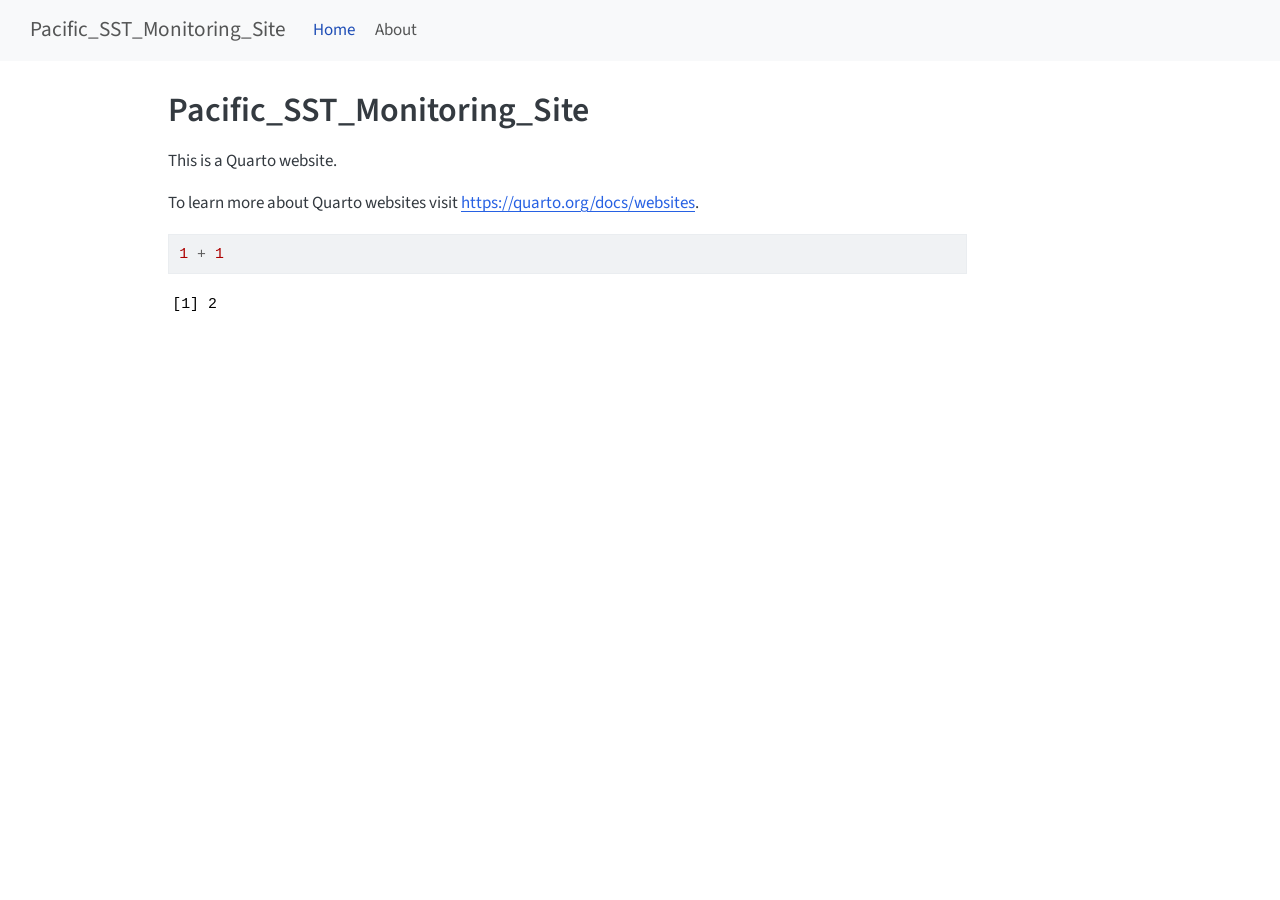
==== docs/index.html @ 2559d99e "Publish site to docs/" ====
<!DOCTYPE html>
<html xmlns="http://www.w3.org/1999/xhtml" lang="en" xml:lang="en"><head>

<meta charset="utf-8">
<meta name="generator" content="quarto-1.7.22">

<meta name="viewport" content="width=device-width, initial-scale=1.0, user-scalable=yes">


<title>Pacific_SST_Monitoring_Site</title>
<style>
code{white-space: pre-wrap;}
span.smallcaps{font-variant: small-caps;}
div.columns{display: flex; gap: min(4vw, 1.5em);}
div.column{flex: auto; overflow-x: auto;}
div.hanging-indent{margin-left: 1.5em; text-indent: -1.5em;}
ul.task-list{list-style: none;}
ul.task-list li input[type="checkbox"] {
  width: 0.8em;
  margin: 0 0.8em 0.2em -1em; /* quarto-specific, see https://github.com/quarto-dev/quarto-cli/issues/4556 */ 
  vertical-align: middle;
}
/* CSS for syntax highlighting */
html { -webkit-text-size-adjust: 100%; }
pre > code.sourceCode { white-space: pre; position: relative; }
pre > code.sourceCode > span { display: inline-block; line-height: 1.25; }
pre > code.sourceCode > span:empty { height: 1.2em; }
.sourceCode { overflow: visible; }
code.sourceCode > span { color: inherit; text-decoration: inherit; }
div.sourceCode { margin: 1em 0; }
pre.sourceCode { margin: 0; }
@media screen {
div.sourceCode { overflow: auto; }
}
@media print {
pre > code.sourceCode { white-space: pre-wrap; }
pre > code.sourceCode > span { text-indent: -5em; padding-left: 5em; }
}
pre.numberSource code
  { counter-reset: source-line 0; }
pre.numberSource code > span
  { position: relative; left: -4em; counter-increment: source-line; }
pre.numberSource code > span > a:first-child::before
  { content: counter(source-line);
    position: relative; left: -1em; text-align: right; vertical-align: baseline;
    border: none; display: inline-block;
    -webkit-touch-callout: none; -webkit-user-select: none;
    -khtml-user-select: none; -moz-user-select: none;
    -ms-user-select: none; user-select: none;
    padding: 0 4px; width: 4em;
  }
pre.numberSource { margin-left: 3em;  padding-left: 4px; }
div.sourceCode
  {   }
@media screen {
pre > code.sourceCode > span > a:first-child::before { text-decoration: underline; }
}
</style>


<script src="site_libs/quarto-nav/quarto-nav.js"></script>
<script src="site_libs/quarto-nav/headroom.min.js"></script>
<script src="site_libs/clipboard/clipboard.min.js"></script>
<script src="site_libs/quarto-search/autocomplete.umd.js"></script>
<script src="site_libs/quarto-search/fuse.min.js"></script>
<script src="site_libs/quarto-search/quarto-search.js"></script>
<meta name="quarto:offset" content="./">
<script src="site_libs/quarto-html/quarto.js" type="module"></script>
<script src="site_libs/quarto-html/tabsets/tabsets.js" type="module"></script>
<script src="site_libs/quarto-html/popper.min.js"></script>
<script src="site_libs/quarto-html/tippy.umd.min.js"></script>
<script src="site_libs/quarto-html/anchor.min.js"></script>
<link href="site_libs/quarto-html/tippy.css" rel="stylesheet">
<link href="site_libs/quarto-html/quarto-syntax-highlighting-7b4406b7675125bc2ba204020e191172.css" rel="stylesheet" id="quarto-text-highlighting-styles">
<script src="site_libs/bootstrap/bootstrap.min.js"></script>
<link href="site_libs/bootstrap/bootstrap-icons.css" rel="stylesheet">
<link href="site_libs/bootstrap/bootstrap-bb5f9278568ae542f8467bdb635b70ac.min.css" rel="stylesheet" append-hash="true" id="quarto-bootstrap" data-mode="light">
<script id="quarto-search-options" type="application/json">{
  "location": "navbar",
  "copy-button": false,
  "collapse-after": 3,
  "panel-placement": "end",
  "type": "overlay",
  "limit": 50,
  "keyboard-shortcut": [
    "f",
    "/",
    "s"
  ],
  "show-item-context": false,
  "language": {
    "search-no-results-text": "No results",
    "search-matching-documents-text": "matching documents",
    "search-copy-link-title": "Copy link to search",
    "search-hide-matches-text": "Hide additional matches",
    "search-more-match-text": "more match in this document",
    "search-more-matches-text": "more matches in this document",
    "search-clear-button-title": "Clear",
    "search-text-placeholder": "",
    "search-detached-cancel-button-title": "Cancel",
    "search-submit-button-title": "Submit",
    "search-label": "Search"
  }
}</script>


<link rel="stylesheet" href="styles.css">
</head>

<body class="nav-fixed quarto-light">

<div id="quarto-search-results"></div>
  <header id="quarto-header" class="headroom fixed-top">
    <nav class="navbar navbar-expand-lg " data-bs-theme="dark">
      <div class="navbar-container container-fluid">
      <div class="navbar-brand-container mx-auto">
    <a class="navbar-brand" href="./index.html">
    <span class="navbar-title">Pacific_SST_Monitoring_Site</span>
    </a>
  </div>
            <div id="quarto-search" class="" title="Search"></div>
          <button class="navbar-toggler" type="button" data-bs-toggle="collapse" data-bs-target="#navbarCollapse" aria-controls="navbarCollapse" role="menu" aria-expanded="false" aria-label="Toggle navigation" onclick="if (window.quartoToggleHeadroom) { window.quartoToggleHeadroom(); }">
  <span class="navbar-toggler-icon"></span>
</button>
          <div class="collapse navbar-collapse" id="navbarCollapse">
            <ul class="navbar-nav navbar-nav-scroll me-auto">
  <li class="nav-item">
    <a class="nav-link active" href="./index.html" aria-current="page"> 
<span class="menu-text">Home</span></a>
  </li>  
  <li class="nav-item">
    <a class="nav-link" href="./about.html"> 
<span class="menu-text">About</span></a>
  </li>  
</ul>
          </div> <!-- /navcollapse -->
            <div class="quarto-navbar-tools">
</div>
      </div> <!-- /container-fluid -->
    </nav>
</header>
<!-- content -->
<div id="quarto-content" class="quarto-container page-columns page-rows-contents page-layout-article page-navbar">
<!-- sidebar -->
<!-- margin-sidebar -->
    <div id="quarto-margin-sidebar" class="sidebar margin-sidebar zindex-bottom">
        
    </div>
<!-- main -->
<main class="content" id="quarto-document-content">

<header id="title-block-header" class="quarto-title-block default">
<div class="quarto-title">
<h1 class="title">Pacific_SST_Monitoring_Site</h1>
</div>



<div class="quarto-title-meta">

    
  
    
  </div>
  


</header>


<p>This is a Quarto website.</p>
<p>To learn more about Quarto websites visit <a href="https://quarto.org/docs/websites" class="uri">https://quarto.org/docs/websites</a>.</p>
<div class="cell">
<div class="sourceCode cell-code" id="cb1"><pre class="sourceCode r code-with-copy"><code class="sourceCode r"><span id="cb1-1"><a href="#cb1-1" aria-hidden="true" tabindex="-1"></a><span class="dv">1</span> <span class="sc">+</span> <span class="dv">1</span></span></code><button title="Copy to Clipboard" class="code-copy-button"><i class="bi"></i></button></pre></div>
<div class="cell-output cell-output-stdout">
<pre><code>[1] 2</code></pre>
</div>
</div>



</main> <!-- /main -->
<script id="quarto-html-after-body" type="application/javascript">
  window.document.addEventListener("DOMContentLoaded", function (event) {
    const icon = "";
    const anchorJS = new window.AnchorJS();
    anchorJS.options = {
      placement: 'right',
      icon: icon
    };
    anchorJS.add('.anchored');
    const isCodeAnnotation = (el) => {
      for (const clz of el.classList) {
        if (clz.startsWith('code-annotation-')) {                     
          return true;
        }
      }
      return false;
    }
    const onCopySuccess = function(e) {
      // button target
      const button = e.trigger;
      // don't keep focus
      button.blur();
      // flash "checked"
      button.classList.add('code-copy-button-checked');
      var currentTitle = button.getAttribute("title");
      button.setAttribute("title", "Copied!");
      let tooltip;
      if (window.bootstrap) {
        button.setAttribute("data-bs-toggle", "tooltip");
        button.setAttribute("data-bs-placement", "left");
        button.setAttribute("data-bs-title", "Copied!");
        tooltip = new bootstrap.Tooltip(button, 
          { trigger: "manual", 
            customClass: "code-copy-button-tooltip",
            offset: [0, -8]});
        tooltip.show();    
      }
      setTimeout(function() {
        if (tooltip) {
          tooltip.hide();
          button.removeAttribute("data-bs-title");
          button.removeAttribute("data-bs-toggle");
          button.removeAttribute("data-bs-placement");
        }
        button.setAttribute("title", currentTitle);
        button.classList.remove('code-copy-button-checked');
      }, 1000);
      // clear code selection
      e.clearSelection();
    }
    const getTextToCopy = function(trigger) {
        const codeEl = trigger.previousElementSibling.cloneNode(true);
        for (const childEl of codeEl.children) {
          if (isCodeAnnotation(childEl)) {
            childEl.remove();
          }
        }
        return codeEl.innerText;
    }
    const clipboard = new window.ClipboardJS('.code-copy-button:not([data-in-quarto-modal])', {
      text: getTextToCopy
    });
    clipboard.on('success', onCopySuccess);
    if (window.document.getElementById('quarto-embedded-source-code-modal')) {
      const clipboardModal = new window.ClipboardJS('.code-copy-button[data-in-quarto-modal]', {
        text: getTextToCopy,
        container: window.document.getElementById('quarto-embedded-source-code-modal')
      });
      clipboardModal.on('success', onCopySuccess);
    }
      var localhostRegex = new RegExp(/^(?:http|https):\/\/localhost\:?[0-9]*\//);
      var mailtoRegex = new RegExp(/^mailto:/);
        var filterRegex = new RegExp('/' + window.location.host + '/');
      var isInternal = (href) => {
          return filterRegex.test(href) || localhostRegex.test(href) || mailtoRegex.test(href);
      }
      // Inspect non-navigation links and adorn them if external
     var links = window.document.querySelectorAll('a[href]:not(.nav-link):not(.navbar-brand):not(.toc-action):not(.sidebar-link):not(.sidebar-item-toggle):not(.pagination-link):not(.no-external):not([aria-hidden]):not(.dropdown-item):not(.quarto-navigation-tool):not(.about-link)');
      for (var i=0; i<links.length; i++) {
        const link = links[i];
        if (!isInternal(link.href)) {
          // undo the damage that might have been done by quarto-nav.js in the case of
          // links that we want to consider external
          if (link.dataset.originalHref !== undefined) {
            link.href = link.dataset.originalHref;
          }
        }
      }
    function tippyHover(el, contentFn, onTriggerFn, onUntriggerFn) {
      const config = {
        allowHTML: true,
        maxWidth: 500,
        delay: 100,
        arrow: false,
        appendTo: function(el) {
            return el.parentElement;
        },
        interactive: true,
        interactiveBorder: 10,
        theme: 'quarto',
        placement: 'bottom-start',
      };
      if (contentFn) {
        config.content = contentFn;
      }
      if (onTriggerFn) {
        config.onTrigger = onTriggerFn;
      }
      if (onUntriggerFn) {
        config.onUntrigger = onUntriggerFn;
      }
      window.tippy(el, config); 
    }
    const noterefs = window.document.querySelectorAll('a[role="doc-noteref"]');
    for (var i=0; i<noterefs.length; i++) {
      const ref = noterefs[i];
      tippyHover(ref, function() {
        // use id or data attribute instead here
        let href = ref.getAttribute('data-footnote-href') || ref.getAttribute('href');
        try { href = new URL(href).hash; } catch {}
        const id = href.replace(/^#\/?/, "");
        const note = window.document.getElementById(id);
        if (note) {
          return note.innerHTML;
        } else {
          return "";
        }
      });
    }
    const xrefs = window.document.querySelectorAll('a.quarto-xref');
    const processXRef = (id, note) => {
      // Strip column container classes
      const stripColumnClz = (el) => {
        el.classList.remove("page-full", "page-columns");
        if (el.children) {
          for (const child of el.children) {
            stripColumnClz(child);
          }
        }
      }
      stripColumnClz(note)
      if (id === null || id.startsWith('sec-')) {
        // Special case sections, only their first couple elements
        const container = document.createElement("div");
        if (note.children && note.children.length > 2) {
          container.appendChild(note.children[0].cloneNode(true));
          for (let i = 1; i < note.children.length; i++) {
            const child = note.children[i];
            if (child.tagName === "P" && child.innerText === "") {
              continue;
            } else {
              container.appendChild(child.cloneNode(true));
              break;
            }
          }
          if (window.Quarto?.typesetMath) {
            window.Quarto.typesetMath(container);
          }
          return container.innerHTML
        } else {
          if (window.Quarto?.typesetMath) {
            window.Quarto.typesetMath(note);
          }
          return note.innerHTML;
        }
      } else {
        // Remove any anchor links if they are present
        const anchorLink = note.querySelector('a.anchorjs-link');
        if (anchorLink) {
          anchorLink.remove();
        }
        if (window.Quarto?.typesetMath) {
          window.Quarto.typesetMath(note);
        }
        if (note.classList.contains("callout")) {
          return note.outerHTML;
        } else {
          return note.innerHTML;
        }
      }
    }
    for (var i=0; i<xrefs.length; i++) {
      const xref = xrefs[i];
      tippyHover(xref, undefined, function(instance) {
        instance.disable();
        let url = xref.getAttribute('href');
        let hash = undefined; 
        if (url.startsWith('#')) {
          hash = url;
        } else {
          try { hash = new URL(url).hash; } catch {}
        }
        if (hash) {
          const id = hash.replace(/^#\/?/, "");
          const note = window.document.getElementById(id);
          if (note !== null) {
            try {
              const html = processXRef(id, note.cloneNode(true));
              instance.setContent(html);
            } finally {
              instance.enable();
              instance.show();
            }
          } else {
            // See if we can fetch this
            fetch(url.split('#')[0])
            .then(res => res.text())
            .then(html => {
              const parser = new DOMParser();
              const htmlDoc = parser.parseFromString(html, "text/html");
              const note = htmlDoc.getElementById(id);
              if (note !== null) {
                const html = processXRef(id, note);
                instance.setContent(html);
              } 
            }).finally(() => {
              instance.enable();
              instance.show();
            });
          }
        } else {
          // See if we can fetch a full url (with no hash to target)
          // This is a special case and we should probably do some content thinning / targeting
          fetch(url)
          .then(res => res.text())
          .then(html => {
            const parser = new DOMParser();
            const htmlDoc = parser.parseFromString(html, "text/html");
            const note = htmlDoc.querySelector('main.content');
            if (note !== null) {
              // This should only happen for chapter cross references
              // (since there is no id in the URL)
              // remove the first header
              if (note.children.length > 0 && note.children[0].tagName === "HEADER") {
                note.children[0].remove();
              }
              const html = processXRef(null, note);
              instance.setContent(html);
            } 
          }).finally(() => {
            instance.enable();
            instance.show();
          });
        }
      }, function(instance) {
      });
    }
        let selectedAnnoteEl;
        const selectorForAnnotation = ( cell, annotation) => {
          let cellAttr = 'data-code-cell="' + cell + '"';
          let lineAttr = 'data-code-annotation="' +  annotation + '"';
          const selector = 'span[' + cellAttr + '][' + lineAttr + ']';
          return selector;
        }
        const selectCodeLines = (annoteEl) => {
          const doc = window.document;
          const targetCell = annoteEl.getAttribute("data-target-cell");
          const targetAnnotation = annoteEl.getAttribute("data-target-annotation");
          const annoteSpan = window.document.querySelector(selectorForAnnotation(targetCell, targetAnnotation));
          const lines = annoteSpan.getAttribute("data-code-lines").split(",");
          const lineIds = lines.map((line) => {
            return targetCell + "-" + line;
          })
          let top = null;
          let height = null;
          let parent = null;
          if (lineIds.length > 0) {
              //compute the position of the single el (top and bottom and make a div)
              const el = window.document.getElementById(lineIds[0]);
              top = el.offsetTop;
              height = el.offsetHeight;
              parent = el.parentElement.parentElement;
            if (lineIds.length > 1) {
              const lastEl = window.document.getElementById(lineIds[lineIds.length - 1]);
              const bottom = lastEl.offsetTop + lastEl.offsetHeight;
              height = bottom - top;
            }
            if (top !== null && height !== null && parent !== null) {
              // cook up a div (if necessary) and position it 
              let div = window.document.getElementById("code-annotation-line-highlight");
              if (div === null) {
                div = window.document.createElement("div");
                div.setAttribute("id", "code-annotation-line-highlight");
                div.style.position = 'absolute';
                parent.appendChild(div);
              }
              div.style.top = top - 2 + "px";
              div.style.height = height + 4 + "px";
              div.style.left = 0;
              let gutterDiv = window.document.getElementById("code-annotation-line-highlight-gutter");
              if (gutterDiv === null) {
                gutterDiv = window.document.createElement("div");
                gutterDiv.setAttribute("id", "code-annotation-line-highlight-gutter");
                gutterDiv.style.position = 'absolute';
                const codeCell = window.document.getElementById(targetCell);
                const gutter = codeCell.querySelector('.code-annotation-gutter');
                gutter.appendChild(gutterDiv);
              }
              gutterDiv.style.top = top - 2 + "px";
              gutterDiv.style.height = height + 4 + "px";
            }
            selectedAnnoteEl = annoteEl;
          }
        };
        const unselectCodeLines = () => {
          const elementsIds = ["code-annotation-line-highlight", "code-annotation-line-highlight-gutter"];
          elementsIds.forEach((elId) => {
            const div = window.document.getElementById(elId);
            if (div) {
              div.remove();
            }
          });
          selectedAnnoteEl = undefined;
        };
          // Handle positioning of the toggle
      window.addEventListener(
        "resize",
        throttle(() => {
          elRect = undefined;
          if (selectedAnnoteEl) {
            selectCodeLines(selectedAnnoteEl);
          }
        }, 10)
      );
      function throttle(fn, ms) {
      let throttle = false;
      let timer;
        return (...args) => {
          if(!throttle) { // first call gets through
              fn.apply(this, args);
              throttle = true;
          } else { // all the others get throttled
              if(timer) clearTimeout(timer); // cancel #2
              timer = setTimeout(() => {
                fn.apply(this, args);
                timer = throttle = false;
              }, ms);
          }
        };
      }
        // Attach click handler to the DT
        const annoteDls = window.document.querySelectorAll('dt[data-target-cell]');
        for (const annoteDlNode of annoteDls) {
          annoteDlNode.addEventListener('click', (event) => {
            const clickedEl = event.target;
            if (clickedEl !== selectedAnnoteEl) {
              unselectCodeLines();
              const activeEl = window.document.querySelector('dt[data-target-cell].code-annotation-active');
              if (activeEl) {
                activeEl.classList.remove('code-annotation-active');
              }
              selectCodeLines(clickedEl);
              clickedEl.classList.add('code-annotation-active');
            } else {
              // Unselect the line
              unselectCodeLines();
              clickedEl.classList.remove('code-annotation-active');
            }
          });
        }
    const findCites = (el) => {
      const parentEl = el.parentElement;
      if (parentEl) {
        const cites = parentEl.dataset.cites;
        if (cites) {
          return {
            el,
            cites: cites.split(' ')
          };
        } else {
          return findCites(el.parentElement)
        }
      } else {
        return undefined;
      }
    };
    var bibliorefs = window.document.querySelectorAll('a[role="doc-biblioref"]');
    for (var i=0; i<bibliorefs.length; i++) {
      const ref = bibliorefs[i];
      const citeInfo = findCites(ref);
      if (citeInfo) {
        tippyHover(citeInfo.el, function() {
          var popup = window.document.createElement('div');
          citeInfo.cites.forEach(function(cite) {
            var citeDiv = window.document.createElement('div');
            citeDiv.classList.add('hanging-indent');
            citeDiv.classList.add('csl-entry');
            var biblioDiv = window.document.getElementById('ref-' + cite);
            if (biblioDiv) {
              citeDiv.innerHTML = biblioDiv.innerHTML;
            }
            popup.appendChild(citeDiv);
          });
          return popup.innerHTML;
        });
      }
    }
  });
  </script>
</div> <!-- /content -->




</body></html>
---- docs/site_libs/quarto-html/tippy.css ----
.tippy-box[data-animation=fade][data-state=hidden]{opacity:0}[data-tippy-root]{max-width:calc(100vw - 10px)}.tippy-box{position:relative;background-color:#333;color:#fff;border-radius:4px;font-size:14px;line-height:1.4;white-space:normal;outline:0;transition-property:transform,visibility,opacity}.tippy-box[data-placement^=top]>.tippy-arrow{bottom:0}.tippy-box[data-placement^=top]>.tippy-arrow:before{bottom:-7px;left:0;border-width:8px 8px 0;border-top-color:initial;transform-origin:center top}.tippy-box[data-placement^=bottom]>.tippy-arrow{top:0}.tippy-box[data-placement^=bottom]>.tippy-arrow:before{top:-7px;left:0;border-width:0 8px 8px;border-bottom-color:initial;transform-origin:center bottom}.tippy-box[data-placement^=left]>.tippy-arrow{right:0}.tippy-box[data-placement^=left]>.tippy-arrow:before{border-width:8px 0 8px 8px;border-left-color:initial;right:-7px;transform-origin:center left}.tippy-box[data-placement^=right]>.tippy-arrow{left:0}.tippy-box[data-placement^=right]>.tippy-arrow:before{left:-7px;border-width:8px 8px 8px 0;border-right-color:initial;transform-origin:center right}.tippy-box[data-inertia][data-state=visible]{transition-timing-function:cubic-bezier(.54,1.5,.38,1.11)}.tippy-arrow{width:16px;height:16px;color:#333}.tippy-arrow:before{content:"";position:absolute;border-color:transparent;border-style:solid}.tippy-content{position:relative;padding:5px 9px;z-index:1}
---- docs/site_libs/quarto-html/quarto-syntax-highlighting-7b4406b7675125bc2ba204020e191172.css ----
/* quarto syntax highlight colors */
:root {
  --quarto-hl-ot-color: #003B4F;
  --quarto-hl-at-color: #657422;
  --quarto-hl-ss-color: #20794D;
  --quarto-hl-an-color: #5E5E5E;
  --quarto-hl-fu-color: #4758AB;
  --quarto-hl-st-color: #20794D;
  --quarto-hl-cf-color: #003B4F;
  --quarto-hl-op-color: #5E5E5E;
  --quarto-hl-er-color: #AD0000;
  --quarto-hl-bn-color: #AD0000;
  --quarto-hl-al-color: #AD0000;
  --quarto-hl-va-color: #111111;
  --quarto-hl-bu-color: inherit;
  --quarto-hl-ex-color: inherit;
  --quarto-hl-pp-color: #AD0000;
  --quarto-hl-in-color: #5E5E5E;
  --quarto-hl-vs-color: #20794D;
  --quarto-hl-wa-color: #5E5E5E;
  --quarto-hl-do-color: #5E5E5E;
  --quarto-hl-im-color: #00769E;
  --quarto-hl-ch-color: #20794D;
  --quarto-hl-dt-color: #AD0000;
  --quarto-hl-fl-color: #AD0000;
  --quarto-hl-co-color: #5E5E5E;
  --quarto-hl-cv-color: #5E5E5E;
  --quarto-hl-cn-color: #8f5902;
  --quarto-hl-sc-color: #5E5E5E;
  --quarto-hl-dv-color: #AD0000;
  --quarto-hl-kw-color: #003B4F;
}

/* other quarto variables */
:root {
  --quarto-font-monospace: SFMono-Regular, Menlo, Monaco, Consolas, "Liberation Mono", "Courier New", monospace;
}

pre > code.sourceCode > span {
  color: #003B4F;
}

code span {
  color: #003B4F;
}

code.sourceCode > span {
  color: #003B4F;
}

div.sourceCode,
div.sourceCode pre.sourceCode {
  color: #003B4F;
}

code span.ot {
  color: #003B4F;
  font-style: inherit;
}

code span.at {
  color: #657422;
  font-style: inherit;
}

code span.ss {
  color: #20794D;
  font-style: inherit;
}

code span.an {
  color: #5E5E5E;
  font-style: inherit;
}

code span.fu {
  color: #4758AB;
  font-style: inherit;
}

code span.st {
  color: #20794D;
  font-style: inherit;
}

code span.cf {
  color: #003B4F;
  font-weight: bold;
  font-style: inherit;
}

code span.op {
  color: #5E5E5E;
  font-style: inherit;
}

code span.er {
  color: #AD0000;
  font-style: inherit;
}

code span.bn {
  color: #AD0000;
  font-style: inherit;
}

code span.al {
  color: #AD0000;
  font-style: inherit;
}

code span.va {
  color: #111111;
  font-style: inherit;
}

code span.bu {
  font-style: inherit;
}

code span.ex {
  font-style: inherit;
}

code span.pp {
  color: #AD0000;
  font-style: inherit;
}

code span.in {
  color: #5E5E5E;
  font-style: inherit;
}

code span.vs {
  color: #20794D;
  font-style: inherit;
}

code span.wa {
  color: #5E5E5E;
  font-style: italic;
}

code span.do {
  color: #5E5E5E;
  font-style: italic;
}

code span.im {
  color: #00769E;
  font-style: inherit;
}

code span.ch {
  color: #20794D;
  font-style: inherit;
}

code span.dt {
  color: #AD0000;
  font-style: inherit;
}

code span.fl {
  color: #AD0000;
  font-style: inherit;
}

code span.co {
  color: #5E5E5E;
  font-style: inherit;
}

code span.cv {
  color: #5E5E5E;
  font-style: italic;
}

code span.cn {
  color: #8f5902;
  font-style: inherit;
}

code span.sc {
  color: #5E5E5E;
  font-style: inherit;
}

code span.dv {
  color: #AD0000;
  font-style: inherit;
}

code span.kw {
  color: #003B4F;
  font-weight: bold;
  font-style: inherit;
}

.prevent-inlining {
  content: "</";
}

/*# sourceMappingURL=f3b3742851fc2edd117c78e6756ce3a0.css.map */
---- docs/styles.css ----
/* css styles */
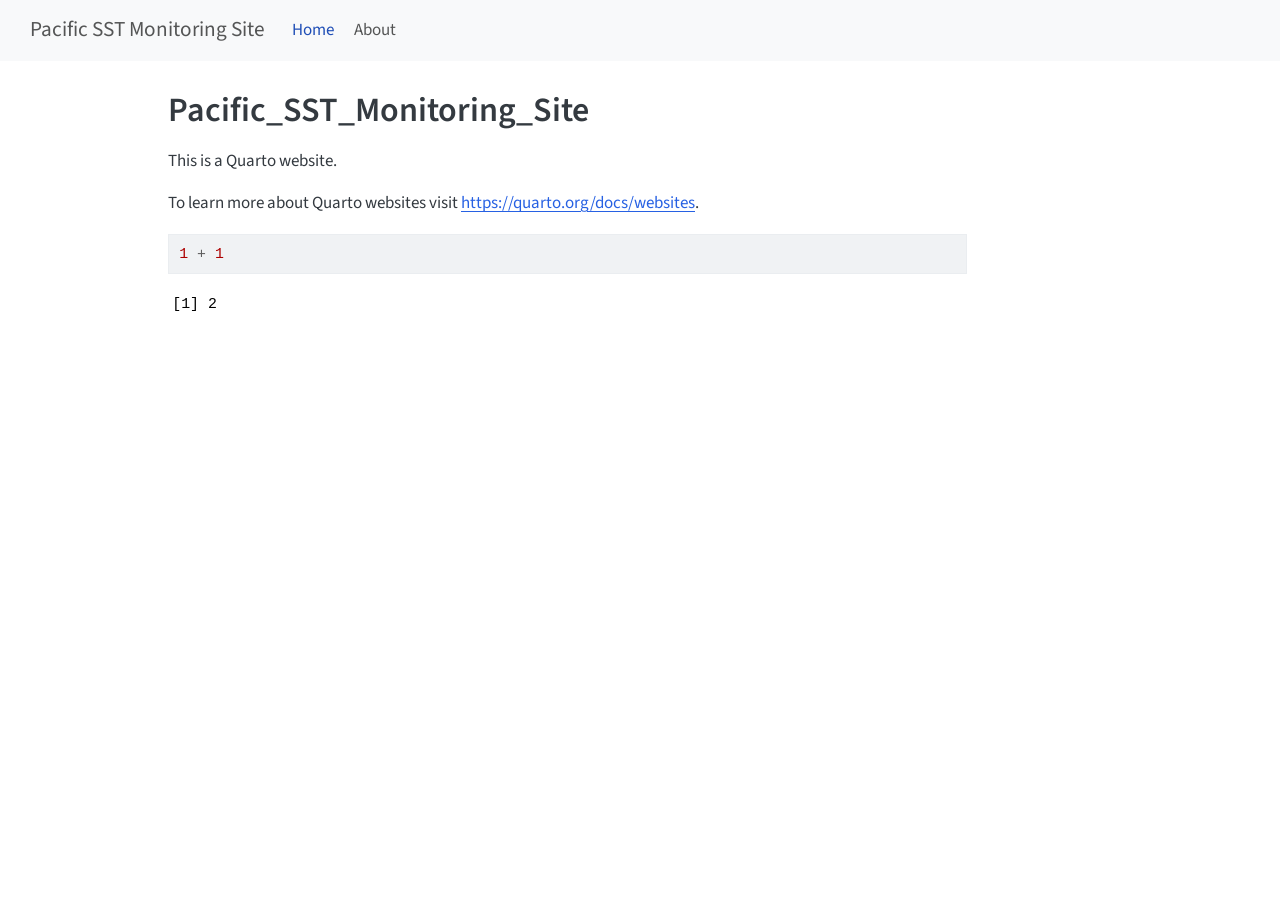
==== commit e09c24e9: "test" ====
--- a/docs/index.html
+++ b/docs/index.html
@@ -7,7 +7,7 @@
 <meta name="viewport" content="width=device-width, initial-scale=1.0, user-scalable=yes">
 
 
-<title>Pacific_SST_Monitoring_Site</title>
+<title>Pacific_SST_Monitoring_Site – Pacific SST Monitoring Site</title>
 <style>
 code{white-space: pre-wrap;}
 span.smallcaps{font-variant: small-caps;}
@@ -115,7 +115,7 @@
       <div class="navbar-container container-fluid">
       <div class="navbar-brand-container mx-auto">
     <a class="navbar-brand" href="./index.html">
-    <span class="navbar-title">Pacific_SST_Monitoring_Site</span>
+    <span class="navbar-title">Pacific SST Monitoring Site</span>
     </a>
   </div>
             <div id="quarto-search" class="" title="Search"></div>
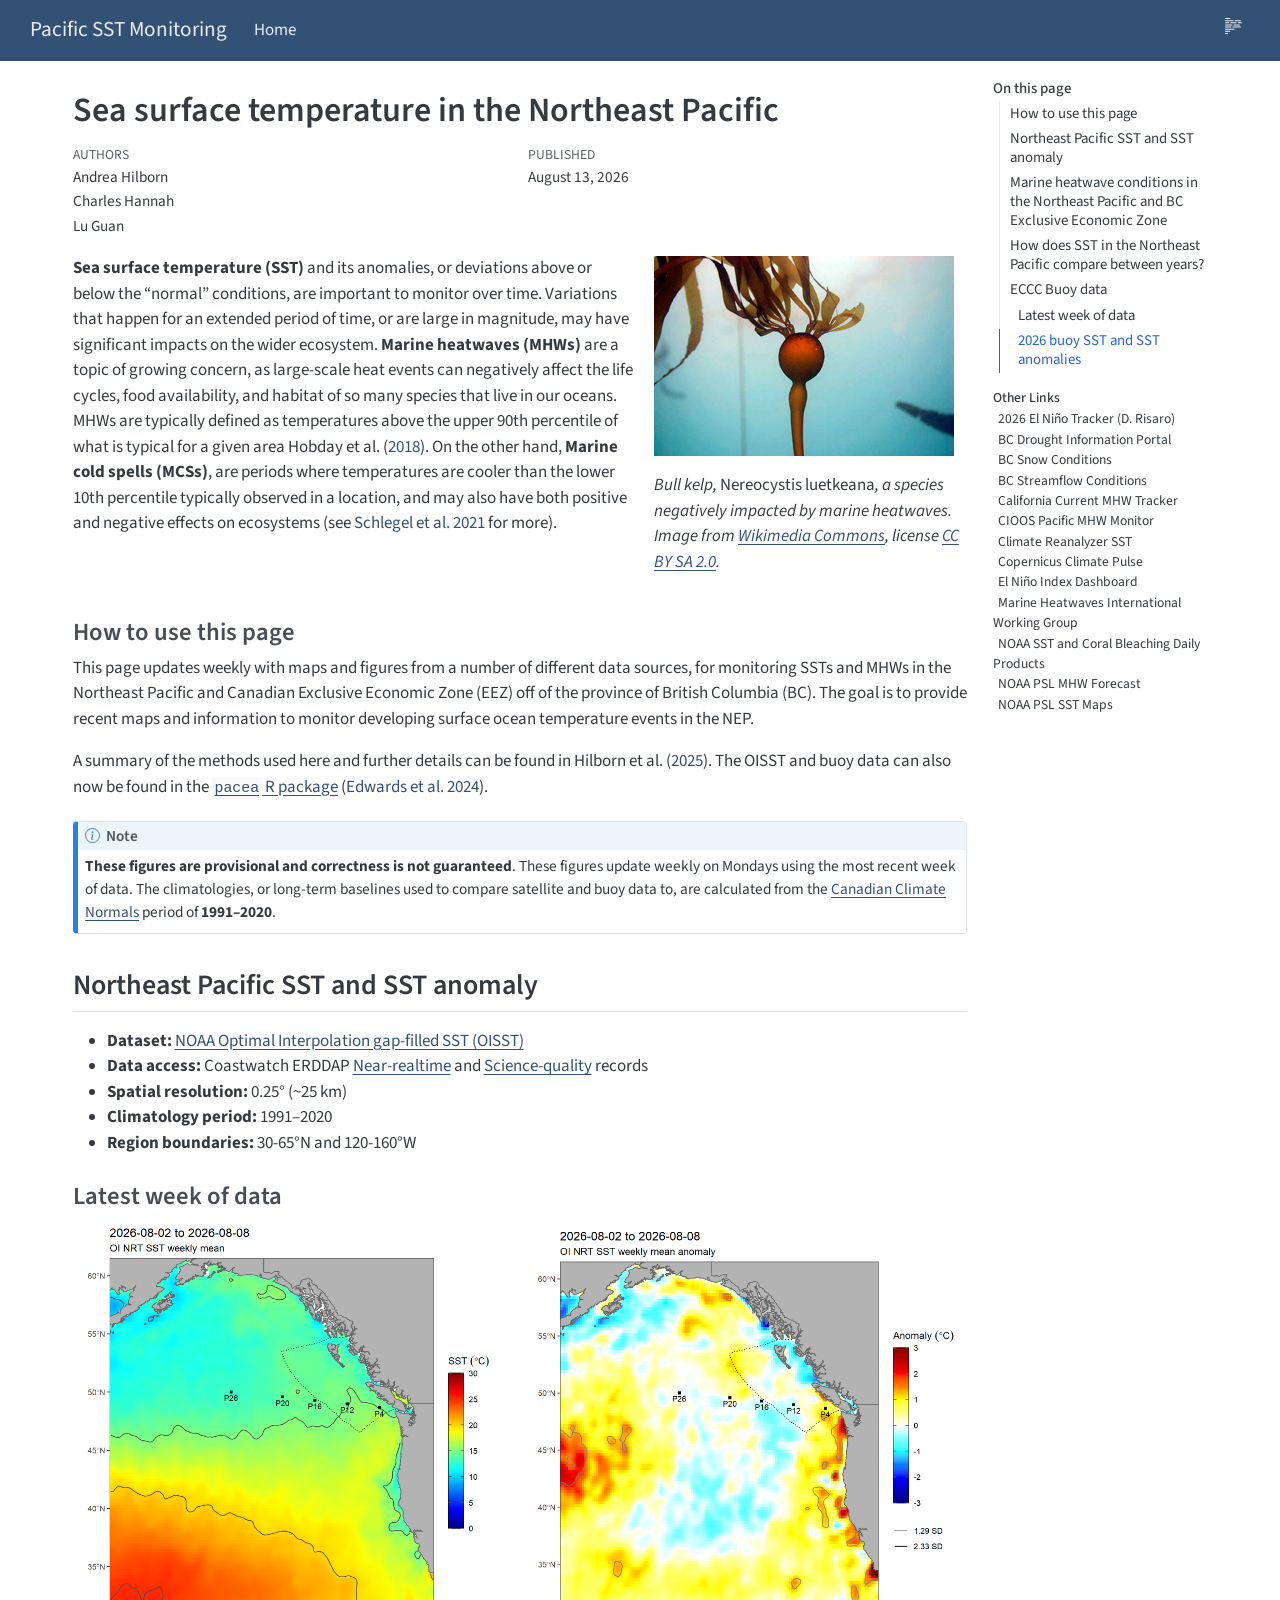
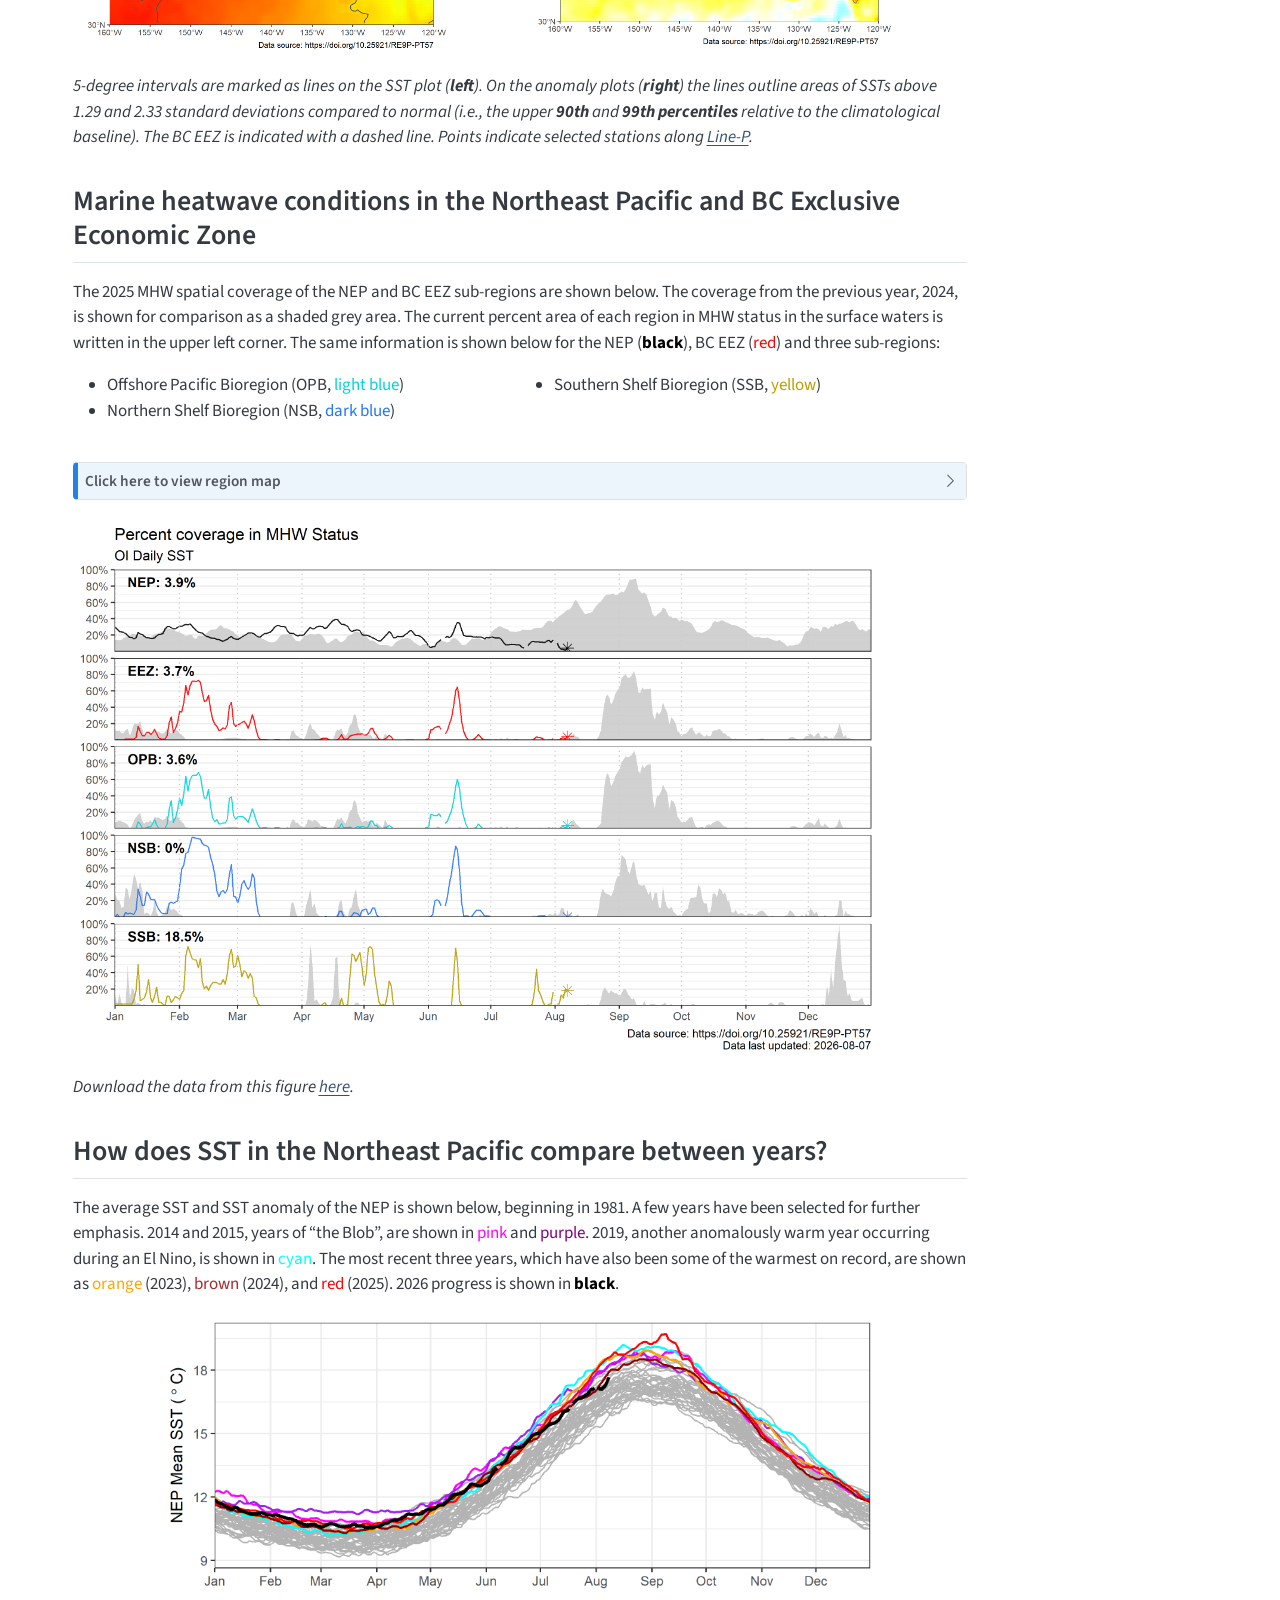
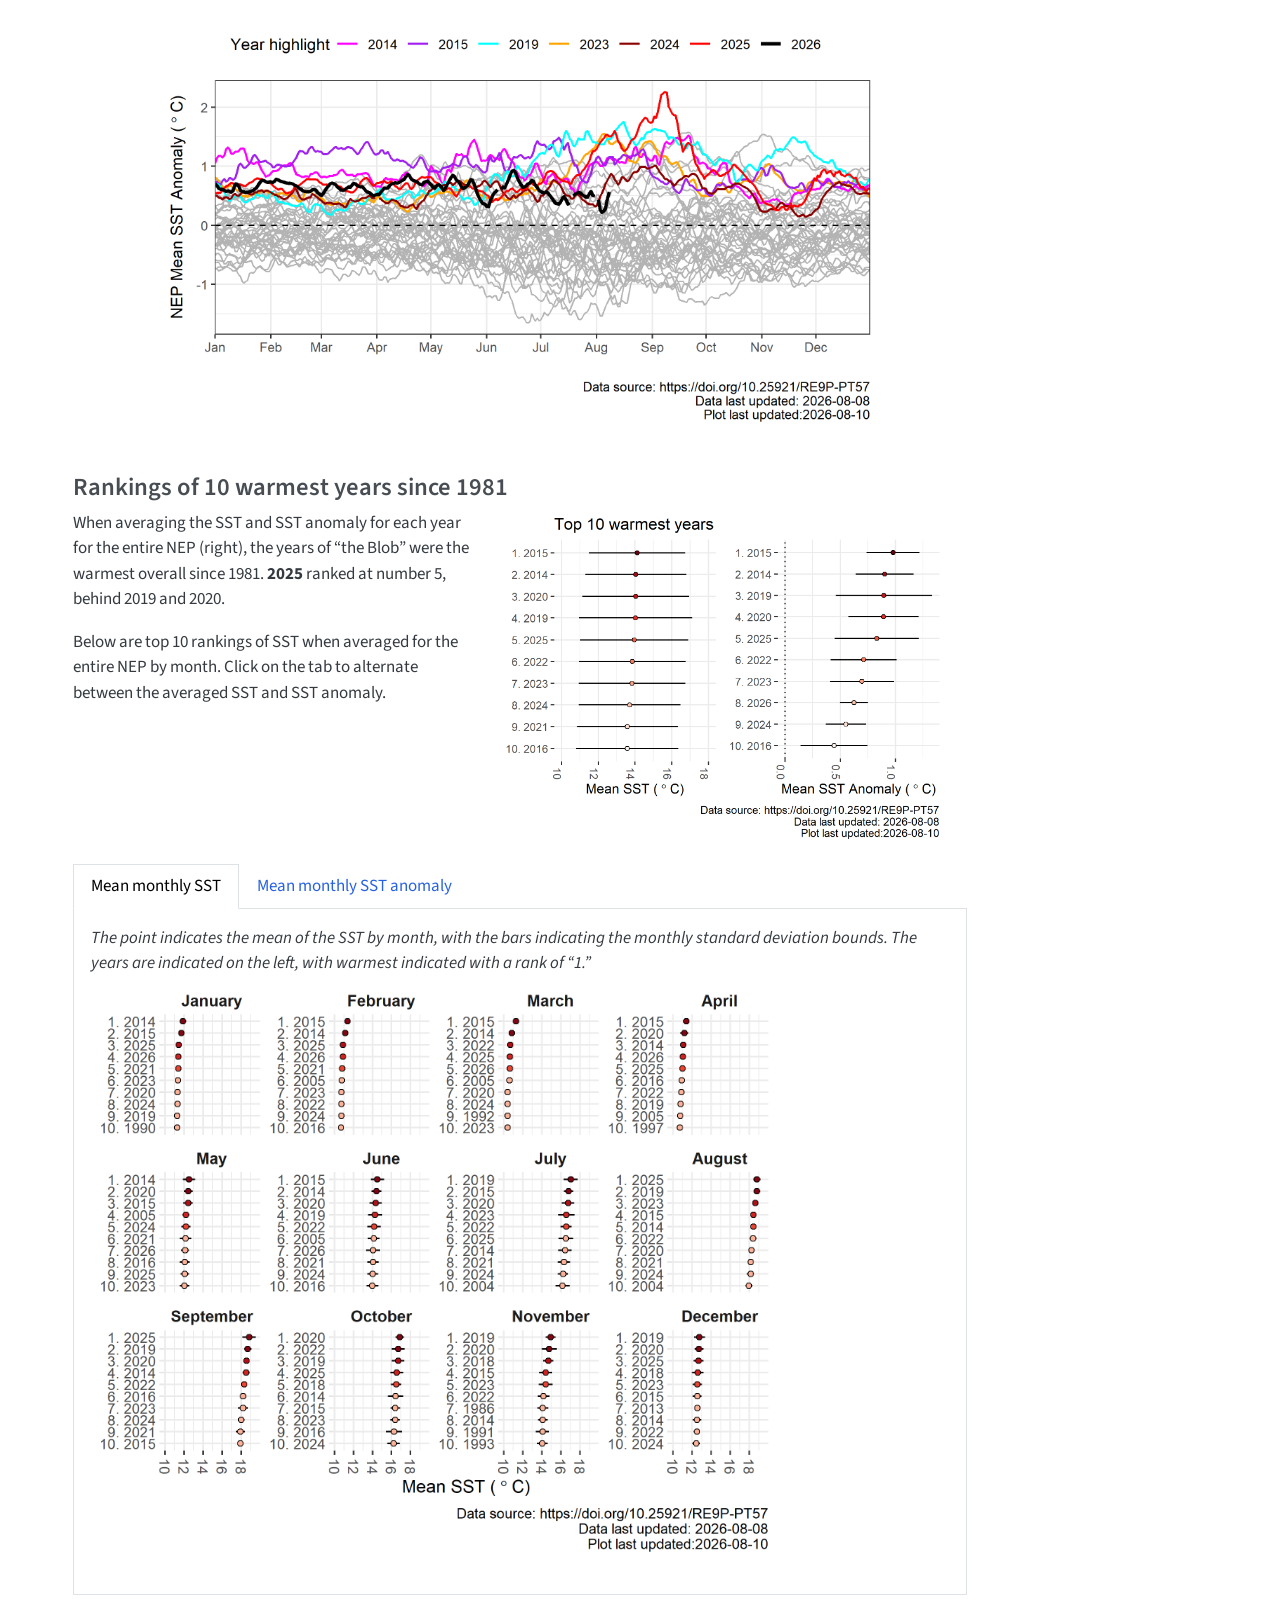
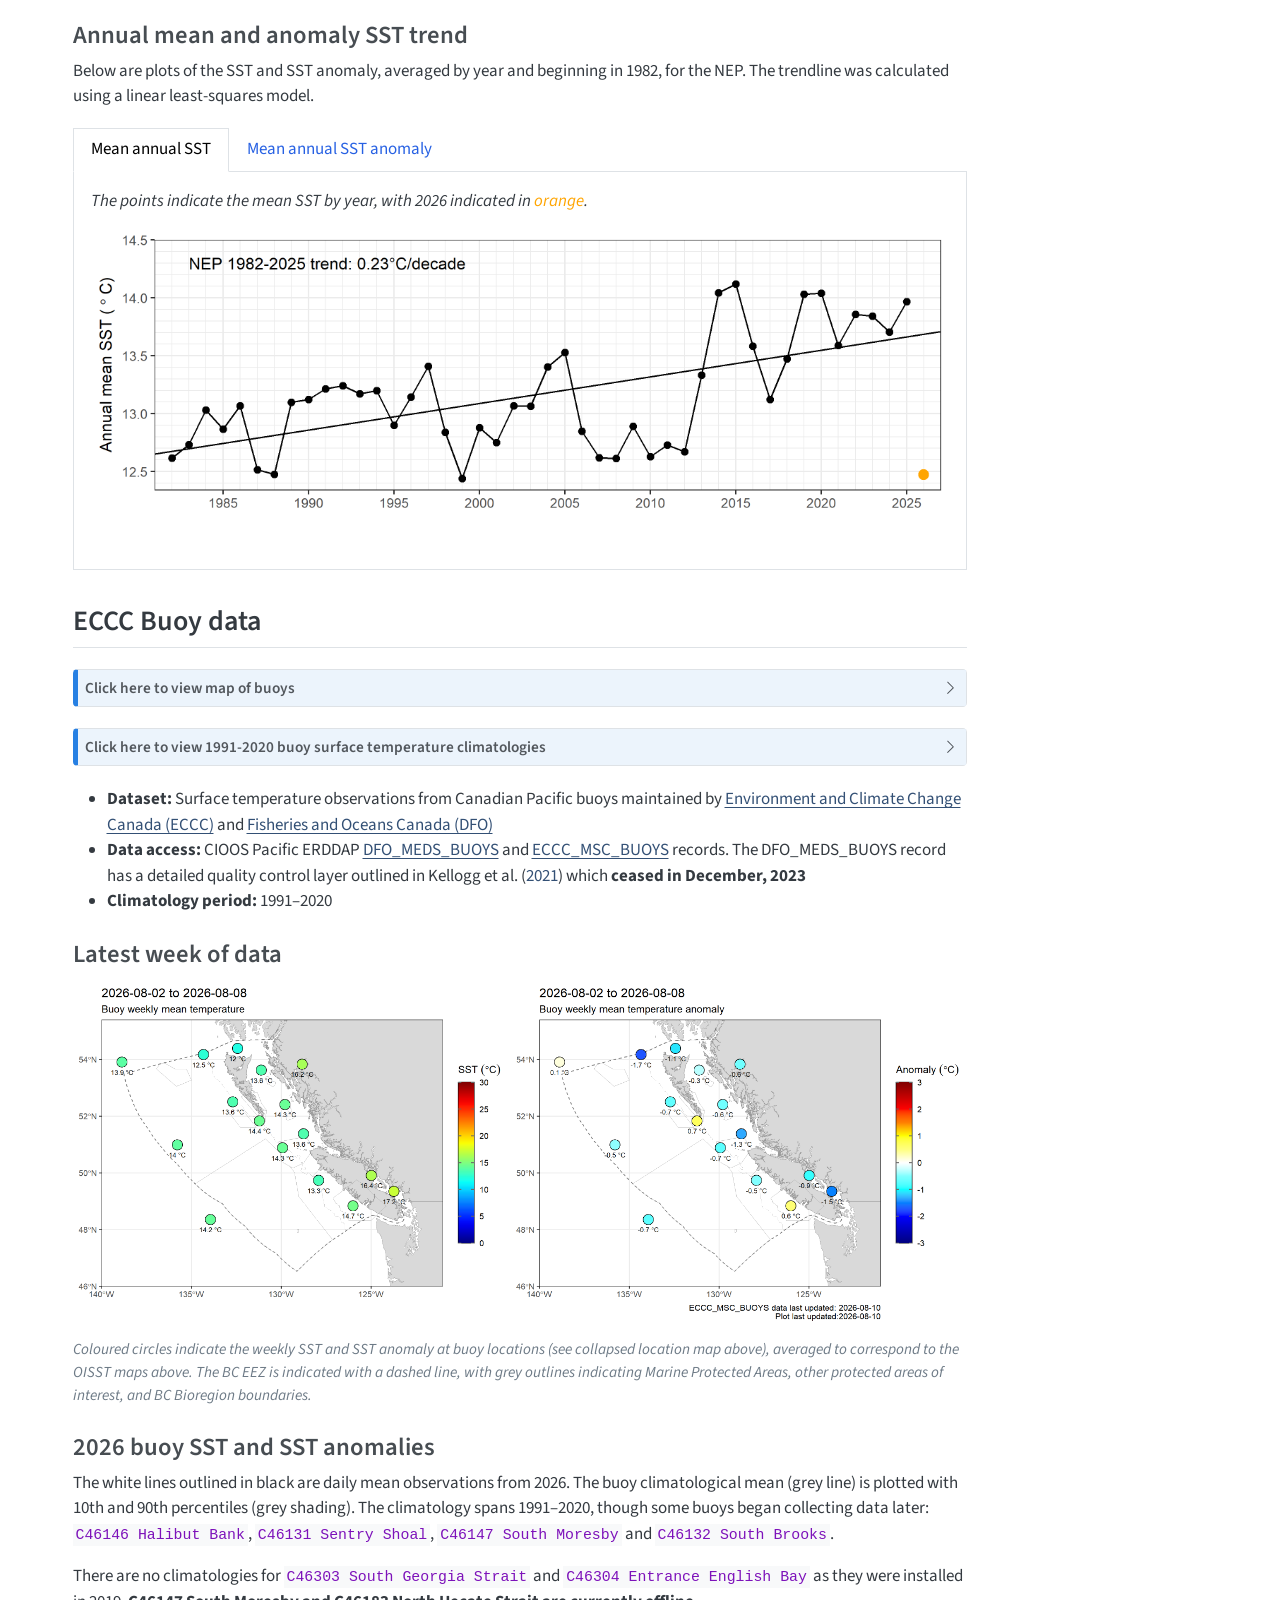
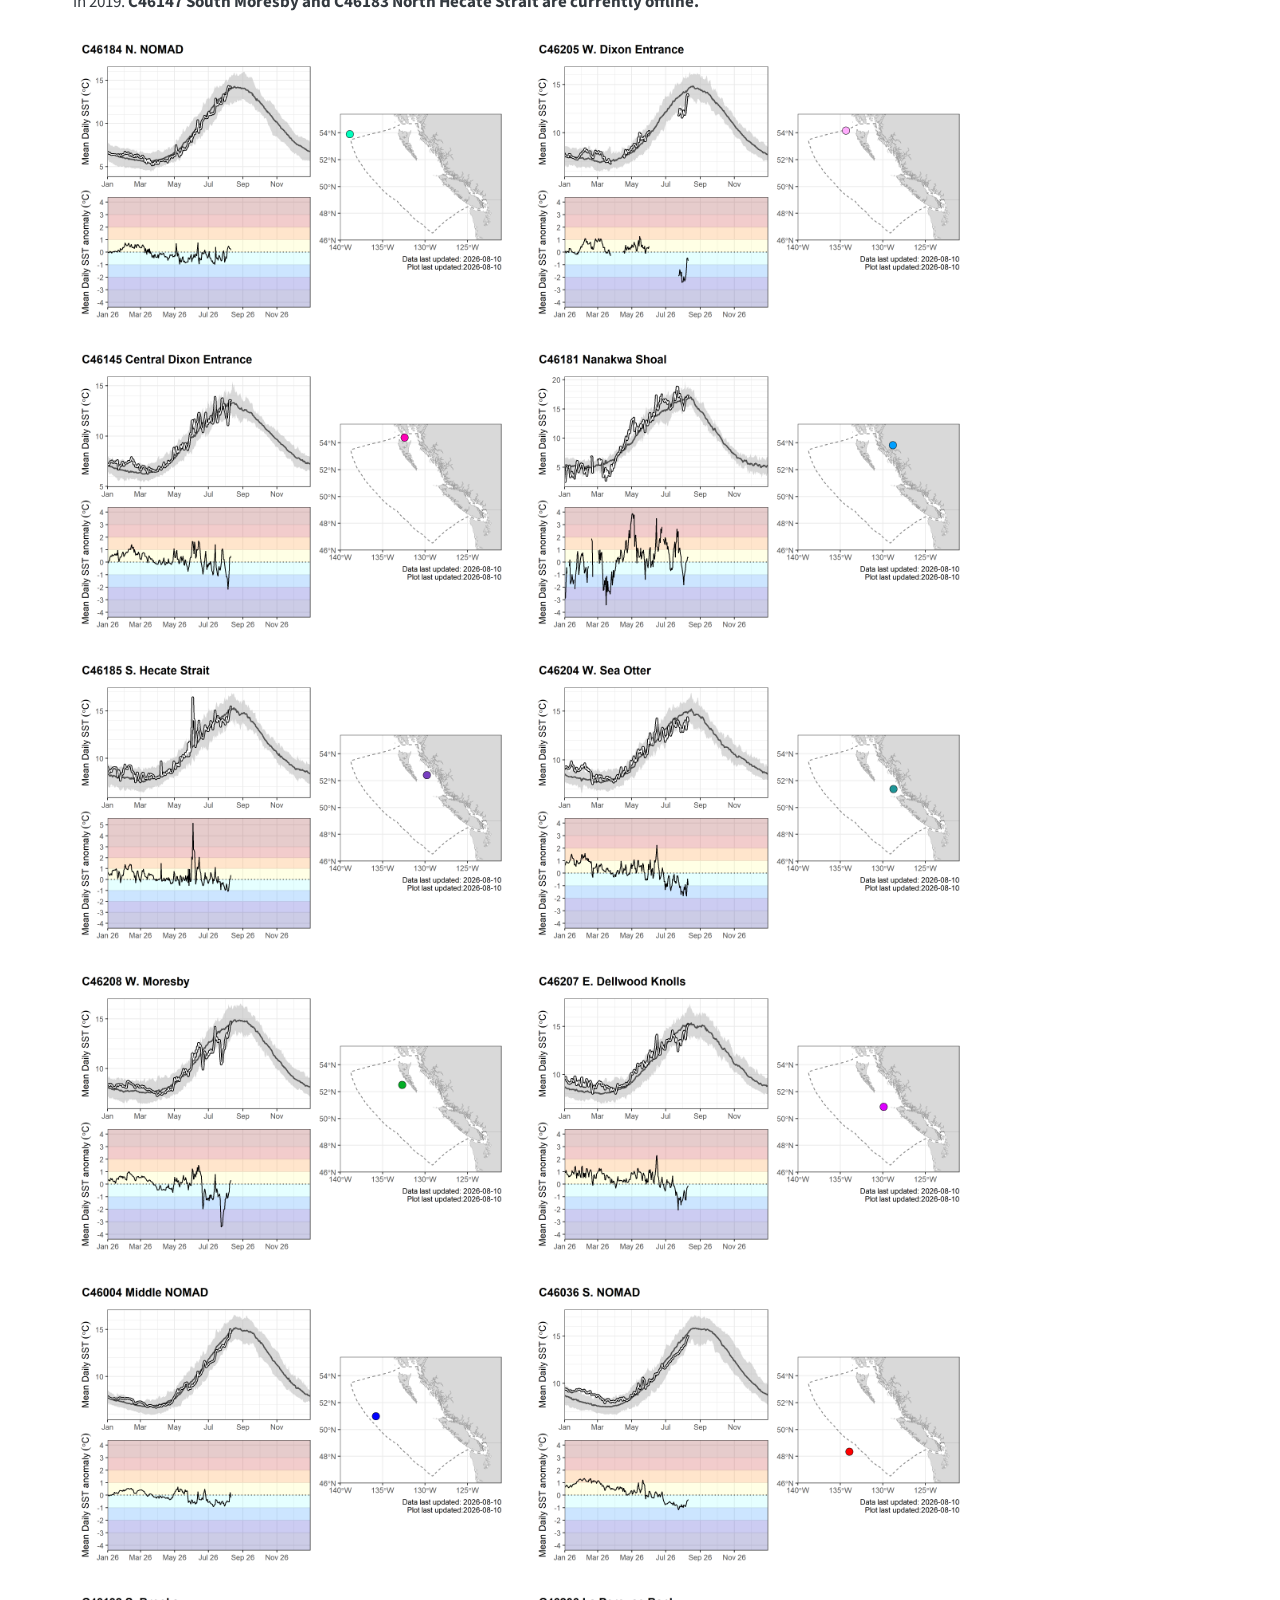
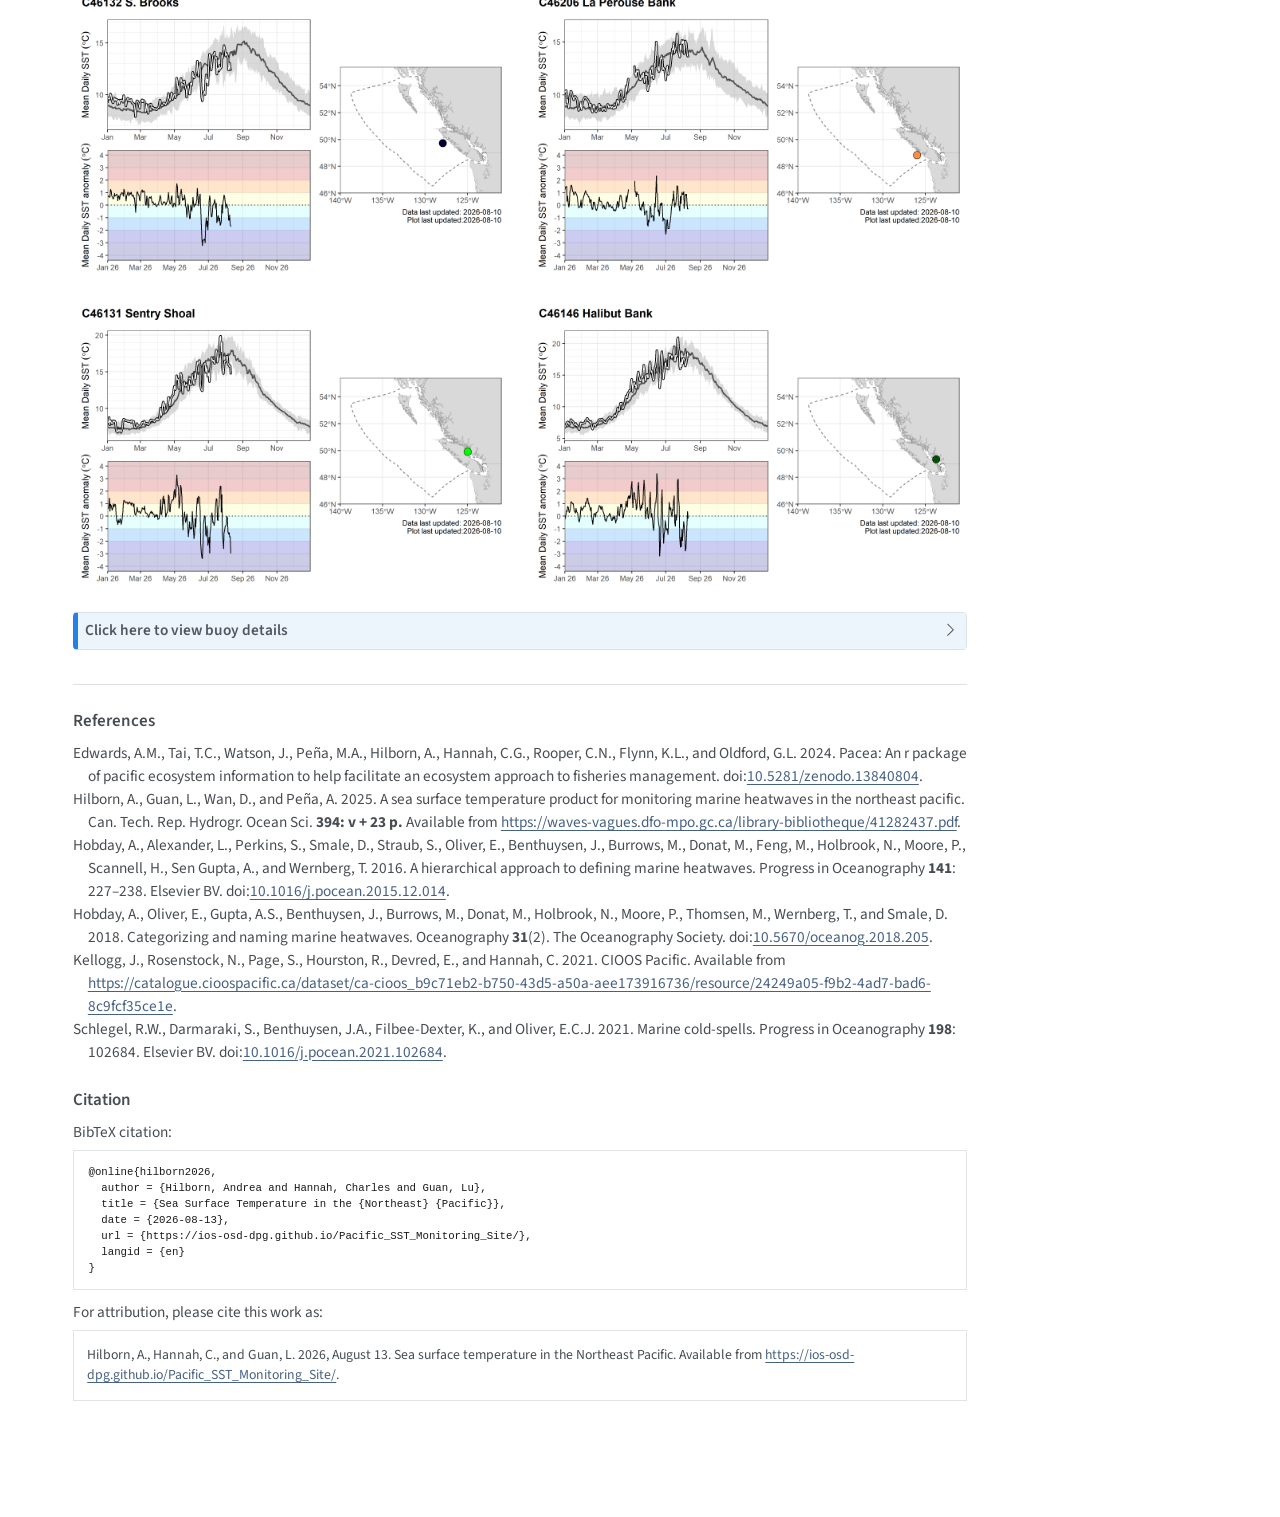
==== commit 6e19cbdc: "backing it up" ====
--- a/docs/index.html
+++ b/docs/index.html
@@ -6,8 +6,12 @@
 
 <meta name="viewport" content="width=device-width, initial-scale=1.0, user-scalable=yes">
 
-
-<title>Pacific_SST_Monitoring_Site – Pacific SST Monitoring Site</title>
+<meta name="author" content="Andrea Hilborn">
+<meta name="author" content="Charles Hannah">
+<meta name="author" content="Lu Guan">
+<meta name="dcterms.date" content="2026-08-13">
+
+<title>Sea surface temperature in the Northeast Pacific – Pacific SST Monitoring</title>
 <style>
 code{white-space: pre-wrap;}
 span.smallcaps{font-variant: small-caps;}
@@ -20,42 +24,27 @@
   margin: 0 0.8em 0.2em -1em; /* quarto-specific, see https://github.com/quarto-dev/quarto-cli/issues/4556 */ 
   vertical-align: middle;
 }
-/* CSS for syntax highlighting */
-html { -webkit-text-size-adjust: 100%; }
-pre > code.sourceCode { white-space: pre; position: relative; }
-pre > code.sourceCode > span { display: inline-block; line-height: 1.25; }
-pre > code.sourceCode > span:empty { height: 1.2em; }
-.sourceCode { overflow: visible; }
-code.sourceCode > span { color: inherit; text-decoration: inherit; }
-div.sourceCode { margin: 1em 0; }
-pre.sourceCode { margin: 0; }
-@media screen {
-div.sourceCode { overflow: auto; }
+/* CSS for citations */
+div.csl-bib-body { }
+div.csl-entry {
+  clear: both;
+  margin-bottom: 0em;
 }
-@media print {
-pre > code.sourceCode { white-space: pre-wrap; }
-pre > code.sourceCode > span { text-indent: -5em; padding-left: 5em; }
+.hanging-indent div.csl-entry {
+  margin-left:2em;
+  text-indent:-2em;
 }
-pre.numberSource code
-  { counter-reset: source-line 0; }
-pre.numberSource code > span
-  { position: relative; left: -4em; counter-increment: source-line; }
-pre.numberSource code > span > a:first-child::before
-  { content: counter(source-line);
-    position: relative; left: -1em; text-align: right; vertical-align: baseline;
-    border: none; display: inline-block;
-    -webkit-touch-callout: none; -webkit-user-select: none;
-    -khtml-user-select: none; -moz-user-select: none;
-    -ms-user-select: none; user-select: none;
-    padding: 0 4px; width: 4em;
-  }
-pre.numberSource { margin-left: 3em;  padding-left: 4px; }
-div.sourceCode
-  {   }
-@media screen {
-pre > code.sourceCode > span > a:first-child::before { text-decoration: underline; }
+div.csl-left-margin {
+  min-width:2em;
+  float:left;
 }
-</style>
+div.csl-right-inline {
+  margin-left:2em;
+  padding-left:1em;
+}
+div.csl-indent {
+  margin-left: 2em;
+}</style>
 
 
 <script src="site_libs/quarto-nav/quarto-nav.js"></script>
@@ -65,6 +54,7 @@
 <script src="site_libs/quarto-search/fuse.min.js"></script>
 <script src="site_libs/quarto-search/quarto-search.js"></script>
 <meta name="quarto:offset" content="./">
+<link href="./figures/1F30A.svg" rel="icon" type="image/svg+xml">
 <script src="site_libs/quarto-html/quarto.js" type="module"></script>
 <script src="site_libs/quarto-html/tabsets/tabsets.js" type="module"></script>
 <script src="site_libs/quarto-html/popper.min.js"></script>
@@ -74,7 +64,7 @@
 <link href="site_libs/quarto-html/quarto-syntax-highlighting-7b4406b7675125bc2ba204020e191172.css" rel="stylesheet" id="quarto-text-highlighting-styles">
 <script src="site_libs/bootstrap/bootstrap.min.js"></script>
 <link href="site_libs/bootstrap/bootstrap-icons.css" rel="stylesheet">
-<link href="site_libs/bootstrap/bootstrap-bb5f9278568ae542f8467bdb635b70ac.min.css" rel="stylesheet" append-hash="true" id="quarto-bootstrap" data-mode="light">
+<link href="site_libs/bootstrap/bootstrap-ff1656376f52eb9f3808b91c8a238896.min.css" rel="stylesheet" append-hash="true" id="quarto-bootstrap" data-mode="light">
 <script id="quarto-search-options" type="application/json">{
   "location": "navbar",
   "copy-button": false,
@@ -115,7 +105,7 @@
       <div class="navbar-container container-fluid">
       <div class="navbar-brand-container mx-auto">
     <a class="navbar-brand" href="./index.html">
-    <span class="navbar-title">Pacific SST Monitoring Site</span>
+    <span class="navbar-title">Pacific SST Monitoring</span>
     </a>
   </div>
             <div id="quarto-search" class="" title="Search"></div>
@@ -128,37 +118,74 @@
     <a class="nav-link active" href="./index.html" aria-current="page"> 
 <span class="menu-text">Home</span></a>
   </li>  
-  <li class="nav-item">
-    <a class="nav-link" href="./about.html"> 
-<span class="menu-text">About</span></a>
-  </li>  
 </ul>
           </div> <!-- /navcollapse -->
             <div class="quarto-navbar-tools">
+    <a href="https://github.com/IOS-OSD-DPG/Pacific_SST_Monitoring" title="" class="quarto-navigation-tool px-1" aria-label="Northeast Pacific SST monitoring"><i class="bi bi-github"></i></a>
+  <a href="" class="quarto-reader-toggle quarto-navigation-tool px-1" onclick="window.quartoToggleReader(); return false;" title="Toggle reader mode">
+  <div class="quarto-reader-toggle-btn">
+  <i class="bi"></i>
+  </div>
+</a>
 </div>
       </div> <!-- /container-fluid -->
     </nav>
 </header>
 <!-- content -->
-<div id="quarto-content" class="quarto-container page-columns page-rows-contents page-layout-article page-navbar">
+<div id="quarto-content" class="quarto-container page-columns page-rows-contents page-layout-full page-navbar">
 <!-- sidebar -->
 <!-- margin-sidebar -->
-    <div id="quarto-margin-sidebar" class="sidebar margin-sidebar zindex-bottom">
-        
+    <div id="quarto-margin-sidebar" class="sidebar margin-sidebar">
+        <nav id="TOC" role="doc-toc" class="toc-active">
+    <h2 id="toc-title">On this page</h2>
+   
+  <ul>
+  <li><a href="#how-to-use-this-page" id="toc-how-to-use-this-page" class="nav-link active" data-scroll-target="#how-to-use-this-page">How to use this page</a></li>
+  <li><a href="#northeast-pacific-sst-and-sst-anomaly" id="toc-northeast-pacific-sst-and-sst-anomaly" class="nav-link" data-scroll-target="#northeast-pacific-sst-and-sst-anomaly">Northeast Pacific SST and SST anomaly</a>
+  <ul class="collapse">
+  <li><a href="#latest-week-of-data" id="toc-latest-week-of-data" class="nav-link" data-scroll-target="#latest-week-of-data">Latest week of data</a></li>
+  </ul></li>
+  <li><a href="#marine-heatwave-conditions-in-the-northeast-pacific-and-bc-exclusive-economic-zone" id="toc-marine-heatwave-conditions-in-the-northeast-pacific-and-bc-exclusive-economic-zone" class="nav-link" data-scroll-target="#marine-heatwave-conditions-in-the-northeast-pacific-and-bc-exclusive-economic-zone">Marine heatwave conditions in the Northeast Pacific and BC Exclusive Economic Zone</a></li>
+  <li><a href="#how-does-sst-in-the-northeast-pacific-compare-between-years" id="toc-how-does-sst-in-the-northeast-pacific-compare-between-years" class="nav-link" data-scroll-target="#how-does-sst-in-the-northeast-pacific-compare-between-years">How does SST in the Northeast Pacific compare between years?</a>
+  <ul class="collapse">
+  <li><a href="#rankings-of-10-warmest-years-since-1981" id="toc-rankings-of-10-warmest-years-since-1981" class="nav-link" data-scroll-target="#rankings-of-10-warmest-years-since-1981">Rankings of 10 warmest years since 1981</a></li>
+  <li><a href="#annual-mean-and-anomaly-sst-trend" id="toc-annual-mean-and-anomaly-sst-trend" class="nav-link" data-scroll-target="#annual-mean-and-anomaly-sst-trend">Annual mean and anomaly SST trend</a></li>
+  </ul></li>
+  <li><a href="#eccc-buoy-data" id="toc-eccc-buoy-data" class="nav-link" data-scroll-target="#eccc-buoy-data">ECCC Buoy data</a>
+  <ul class="collapse">
+  <li><a href="#latest-week-of-data-1" id="toc-latest-week-of-data-1" class="nav-link" data-scroll-target="#latest-week-of-data-1">Latest week of data</a></li>
+  <li><a href="#buoy-sst-and-sst-anomalies" id="toc-buoy-sst-and-sst-anomalies" class="nav-link" data-scroll-target="#buoy-sst-and-sst-anomalies">2026 buoy SST and SST anomalies</a></li>
+  </ul></li>
+  </ul>
+<div class="quarto-other-links"><h2>Other Links</h2><ul><li><a href="https://danielarisaro.ar/portfolio/enso-tracker/"><i class="bi bi-link-45deg"></i>2026 El Niño Tracker (D. Risaro)</a></li><li><a href="https://droughtportal.gov.bc.ca/"><i class="bi bi-link-45deg"></i>BC Drought Information Portal</a></li><li><a href="https://www2.gov.bc.ca/gov/content/environment/air-land-water/water/drought-flooding-dikes-dams/river-forecast-centre/snow-survey-water-supply-bulletin/snow-conditions-commentary"><i class="bi bi-link-45deg"></i>BC Snow Conditions</a></li><li><a href="https://bcrfc.env.gov.bc.ca/lowflow/map_7dayflow.html"><i class="bi bi-link-45deg"></i>BC Streamflow Conditions</a></li><li><a href="https://www.integratedecosystemassessment.noaa.gov/regions/california-current/california-current-marine-heatwave-tracker-blobtracker"><i class="bi bi-link-45deg"></i>California Current MHW Tracker</a></li><li><a href="https://cioospacific.ca/applied-data/marine-heat-monitor/"><i class="bi bi-link-45deg"></i>CIOOS Pacific MHW Monitor</a></li><li><a href="https://climatereanalyzer.org/clim/sst_daily/?dm_id=world2"><i class="bi bi-link-45deg"></i>Climate Reanalyzer SST</a></li><li><a href="https://pulse.climate.copernicus.eu/"><i class="bi bi-link-45deg"></i>Copernicus Climate Pulse</a></li><li><a href="https://psl.noaa.gov/enso/dashboard.html"><i class="bi bi-link-45deg"></i>El Niño Index Dashboard</a></li><li><a href="https://www.marineheatwaves.org/"><i class="bi bi-link-45deg"></i>Marine Heatwaves International Working Group</a></li><li><a href="https://www.ospo.noaa.gov/products/ocean/cb/sst5km/?product=ssta"><i class="bi bi-link-45deg"></i>NOAA SST and Coral Bleaching Daily Products</a></li><li><a href="https://psl.noaa.gov/marine-heatwaves/#report"><i class="bi bi-link-45deg"></i>NOAA PSL MHW Forecast</a></li><li><a href="https://psl.noaa.gov/map/clim/sst.shtml"><i class="bi bi-link-45deg"></i>NOAA PSL SST Maps</a></li></ul></div></nav>
     </div>
 <!-- main -->
-<main class="content" id="quarto-document-content">
+<main class="content column-page-left" id="quarto-document-content">
 
 <header id="title-block-header" class="quarto-title-block default">
 <div class="quarto-title">
-<h1 class="title">Pacific_SST_Monitoring_Site</h1>
-</div>
-
-
-
-<div class="quarto-title-meta">
-
+<h1 class="title">Sea surface temperature in the Northeast Pacific</h1>
+</div>
+
+
+
+<div class="quarto-title-meta column-page-left">
+
+    <div>
+    <div class="quarto-title-meta-heading">Authors</div>
+    <div class="quarto-title-meta-contents">
+             <p>Andrea Hilborn </p>
+             <p>Charles Hannah </p>
+             <p>Lu Guan </p>
+          </div>
+  </div>
     
+    <div>
+    <div class="quarto-title-meta-heading">Published</div>
+    <div class="quarto-title-meta-contents">
+      <p class="date">August 13, 2026</p>
+    </div>
+  </div>
   
     
   </div>
@@ -168,18 +195,492 @@
 </header>
 
 
-<p>This is a Quarto website.</p>
-<p>To learn more about Quarto websites visit <a href="https://quarto.org/docs/websites" class="uri">https://quarto.org/docs/websites</a>.</p>
-<div class="cell">
-<div class="sourceCode cell-code" id="cb1"><pre class="sourceCode r code-with-copy"><code class="sourceCode r"><span id="cb1-1"><a href="#cb1-1" aria-hidden="true" tabindex="-1"></a><span class="dv">1</span> <span class="sc">+</span> <span class="dv">1</span></span></code><button title="Copy to Clipboard" class="code-copy-button"><i class="bi"></i></button></pre></div>
-<div class="cell-output cell-output-stdout">
-<pre><code>[1] 2</code></pre>
-</div>
-</div>
-
-
-
-</main> <!-- /main -->
+<!-- blue 1: #335075ff -->
+<!-- blue 2: #243850ff -->
+<div class="columns">
+<div class="column" style="width:63%;">
+<p><strong>Sea surface temperature (SST)</strong> and its anomalies, or deviations above or below the “normal” conditions, are important to monitor over time. Variations that happen for an extended period of time, or are large in magnitude, may have significant impacts on the wider ecosystem. <strong>Marine heatwaves (MHWs)</strong> are a topic of growing concern, as large-scale heat events can negatively affect the life cycles, food availability, and habitat of so many species that live in our oceans. MHWs are typically defined as temperatures above the upper 90th percentile of what is typical for a given area <span class="citation" data-cites="Hobday2016">Hobday et al. (<a href="#ref-Hobday2018" role="doc-biblioref">2018</a>)</span>. On the other hand, <strong>Marine cold spells (MCSs)</strong>, are periods where temperatures are cooler than the lower 10th percentile typically observed in a location, and may also have both positive and negative effects on ecosystems <span class="citation" data-cites="Schlegel2021">(see <a href="#ref-Schlegel2021" role="doc-biblioref">Schlegel et al. 2021</a> for more)</span>.</p>
+</div><div class="column" style="width:2%;">
+
+</div><div class="column" style="width:35%;">
+<div>
+<p><img src="./figures/Nereocystis_luetkeana.jpg" class="img-fluid"></p>
+<p><em>Bull kelp,</em> Nereocystis luetkeana<em>, a species negatively impacted by marine heatwaves. Image from <a href="https://commons.wikimedia.org/wiki/File:Nereocystis_luetkeana.jpg">Wikimedia Commons</a>, license <a href="https://creativecommons.org/licenses/by/2.0">CC BY SA 2.0</a>.</em></p>
+</div>
+</div>
+</div>
+<section id="how-to-use-this-page" class="level3">
+<h3 class="anchored" data-anchor-id="how-to-use-this-page">How to use this page</h3>
+<p>This page updates weekly with maps and figures from a number of different data sources, for monitoring SSTs and MHWs in the Northeast Pacific and Canadian Exclusive Economic Zone (EEZ) off of the province of British Columbia (BC). The goal is to provide recent maps and information to monitor developing surface ocean temperature events in the NEP.</p>
+<p>A summary of the methods used here and further details can be found in <span class="citation" data-cites="Hilborn2025">Hilborn et al. (<a href="#ref-Hilborn2025" role="doc-biblioref">2025</a>)</span>. The OISST and buoy data can also now be found in the <a href="https://github.com/pbs-assess/pacea"><code>pacea</code> R package</a> <span class="citation" data-cites="Edwards2024">(<a href="#ref-Edwards2024" role="doc-biblioref">Edwards et al. 2024</a>)</span>.</p>
+<div class="callout callout-style-default callout-note callout-titled">
+<div class="callout-header d-flex align-content-center">
+<div class="callout-icon-container">
+<i class="callout-icon"></i>
+</div>
+<div class="callout-title-container flex-fill">
+Note
+</div>
+</div>
+<div class="callout-body-container callout-body">
+<p><strong>These figures are provisional and correctness is not guaranteed</strong>. These figures update weekly on Mondays using the most recent week of data. The climatologies, or long-term baselines used to compare satellite and buoy data to, are calculated from the <a href="https://climate.weather.gc.ca/climate_normals/">Canadian Climate Normals</a> period of <strong>1991–2020</strong>.</p>
+</div>
+</div>
+</section>
+<section id="northeast-pacific-sst-and-sst-anomaly" class="level2">
+<h2 class="anchored" data-anchor-id="northeast-pacific-sst-and-sst-anomaly">Northeast Pacific SST and SST anomaly</h2>
+<ul>
+<li><strong>Dataset:</strong> <a href="https://www.ncei.noaa.gov/products/optimum-interpolation-sst">NOAA Optimal Interpolation gap-filled SST (OISST)</a></li>
+<li><strong>Data access:</strong> Coastwatch ERDDAP <a href="https://coastwatch.pfeg.noaa.gov/erddap/griddap/ncdcOisst21NrtAgg_LonPM180.graph">Near-realtime</a> and <a href="https://coastwatch.pfeg.noaa.gov/erddap/griddap/ncdcOisst21Agg_LonPM180.graph">Science-quality</a> records</li>
+<li><strong>Spatial resolution:</strong> 0.25° (~25 km)</li>
+<li><strong>Climatology period:</strong> 1991–2020</li>
+<li><strong>Region boundaries:</strong> 30-65°N and 120-160°W</li>
+</ul>
+<section id="latest-week-of-data" class="level3">
+<h3 class="anchored" data-anchor-id="latest-week-of-data">Latest week of data</h3>
+<div class="quarto-layout-panel" data-layout-ncol="2">
+<div class="quarto-layout-row">
+<div class="quarto-layout-cell" style="flex-basis: 50.0%;justify-content: center;">
+<p><img src="./figures/SST_OI_7-day_rollingavg.png" class="img-fluid"></p>
+</div>
+<div class="quarto-layout-cell" style="flex-basis: 50.0%;justify-content: center;">
+<p><img src="./figures/SST_OI_7-day_rollingavg_anom.png" class="img-fluid"></p>
+</div>
+</div>
+</div>
+<p><em>5-degree intervals are marked as lines on the SST plot (<strong>left</strong>). On the anomaly plots (<strong>right</strong>) the lines outline areas of SSTs above 1.29 and 2.33 standard deviations compared to normal (i.e., the upper <strong>90th</strong> and <strong>99th percentiles</strong> relative to the climatological baseline). The BC EEZ is indicated with a dashed line. Points indicate selected stations along <a href="https://www.dfo-mpo.gc.ca/science/data-donnees/line-p/index-eng.html">Line-P</a>.</em></p>
+</section>
+</section>
+<section id="marine-heatwave-conditions-in-the-northeast-pacific-and-bc-exclusive-economic-zone" class="level2">
+<h2 class="anchored" data-anchor-id="marine-heatwave-conditions-in-the-northeast-pacific-and-bc-exclusive-economic-zone">Marine heatwave conditions in the Northeast Pacific and BC Exclusive Economic Zone</h2>
+<p>The 2025 MHW spatial coverage of the NEP and BC EEZ sub-regions are shown below. The coverage from the previous year, 2024, is shown for comparison as a shaded grey area. The current percent area of each region in MHW status in the surface waters is written in the upper left corner. The same information is shown below for the NEP (<span style="color:black;"><strong>black</strong></span>), BC EEZ (<span style="color:red;">red</span>) and three sub-regions:</p>
+<div class="columns">
+<div class="column" style="width:50%;">
+<ul>
+<li>Offshore Pacific Bioregion (OPB, <span style="color:#00d4db;">light blue</span>)</li>
+<li>Northern Shelf Bioregion (NSB, <span style="color:#2675fc;">dark blue</span>)</li>
+</ul>
+</div><div class="column" style="width:50%;">
+<ul>
+<li>Southern Shelf Bioregion (SSB, <span style="color:#b79f00;">yellow</span>)</li>
+</ul>
+</div>
+</div>
+<div class="callout callout-style-default callout-note no-icon callout-titled">
+<div class="callout-header d-flex align-content-center" data-bs-toggle="collapse" data-bs-target=".callout-2-contents" aria-controls="callout-2" aria-expanded="false" aria-label="Toggle callout">
+<div class="callout-icon-container">
+<i class="callout-icon no-icon"></i>
+</div>
+<div class="callout-title-container flex-fill">
+Click here to view region map
+</div>
+<div class="callout-btn-toggle d-inline-block border-0 py-1 ps-1 pe-0 float-end"><i class="callout-toggle"></i></div>
+</div>
+<div id="callout-2" class="callout-2-contents callout-collapse collapse">
+<div class="callout-body-container callout-body">
+<div class="quarto-figure quarto-figure-center">
+<figure class="figure">
+<p><img src="./figures/BC_MHW_OIRegions.png" class="img-fluid quarto-figure quarto-figure-center figure-img" style="width:40.0%"></p>
+</figure>
+</div>
+</div>
+</div>
+</div>
+<p><img src="./figures/MHW_EEZ_perc_coverage_2026_regions.png" width="90%"></p>
+<p><em>Download the data from this figure <a href="https://github.com/IOS-OSD-DPG/Pacific_SST_Monitoring/blob/main/data/MHW_EEZ_values_2025-2026.csv">here</a>.</em></p>
+</section>
+<section id="how-does-sst-in-the-northeast-pacific-compare-between-years" class="level2">
+<h2 class="anchored" data-anchor-id="how-does-sst-in-the-northeast-pacific-compare-between-years">How does SST in the Northeast Pacific compare between years?</h2>
+<p>The average SST and SST anomaly of the NEP is shown below, beginning in 1981. A few years have been selected for further emphasis. 2014 and 2015, years of “the Blob”, are shown in <span style="color:magenta;">pink</span> and <span style="color:purple;">purple</span>. 2019, another anomalously warm year occurring during an El Nino, is shown in <span style="color:cyan;">cyan</span>. The most recent three years, which have also been some of the warmest on record, are shown as <span style="color:orange;">orange</span> (2023), <span style="color:brown;">brown</span> (2024), and <span style="color:red;">red</span> (2025). 2026 progress is shown in <span style="color:black;"><strong>black</strong></span>.</p>
+<div class="quarto-figure quarto-figure-center">
+<figure class="figure">
+<p><img src="./figures/NEP_progress.png" class="img-fluid quarto-figure quarto-figure-center figure-img" style="width:80.0%"></p>
+</figure>
+</div>
+<section id="rankings-of-10-warmest-years-since-1981" class="level3">
+<h3 class="anchored" data-anchor-id="rankings-of-10-warmest-years-since-1981">Rankings of 10 warmest years since 1981</h3>
+<div class="column" style="width:45%;">
+<p>When averaging the SST and SST anomaly for each year for the entire NEP (right), the years of “the Blob” were the warmest overall since 1981. <strong>2025</strong> ranked at number 5, behind 2019 and 2020.</p>
+<p>Below are top 10 rankings of SST when averaged for the entire NEP by month. Click on the tab to alternate between the averaged SST and SST anomaly.</p>
+</div>
+<div class="column" style="width:2%;">
+
+</div>
+<div class="column" style="width:50%;">
+<p><img src="figures/Ranked_SST_years.png" class="img-fluid"></p>
+</div>
+<div class="tabset-margin-container"></div><div class="panel-tabset">
+<ul class="nav nav-tabs" role="tablist"><li class="nav-item" role="presentation"><a class="nav-link active" id="tabset-1-1-tab" data-bs-toggle="tab" data-bs-target="#tabset-1-1" role="tab" aria-controls="tabset-1-1" aria-selected="true">Mean monthly SST</a></li><li class="nav-item" role="presentation"><a class="nav-link" id="tabset-1-2-tab" data-bs-toggle="tab" data-bs-target="#tabset-1-2" role="tab" aria-controls="tabset-1-2" aria-selected="false">Mean monthly SST anomaly</a></li></ul>
+<div class="tab-content">
+<div id="tabset-1-1" class="tab-pane active" role="tabpanel" aria-labelledby="tabset-1-1-tab">
+<p><em>The point indicates the mean of the SST by month, with the bars indicating the monthly standard deviation bounds. The years are indicated on the left, with warmest indicated with a rank of “1.”</em> <img src="./figures/Ranked_SST_months.png" class="img-fluid quarto-figure quarto-figure-center" style="width:80.0%"> <!-- <img src="./figures/Ranked_SST_months.png" width="600"/> --></p>
+</div>
+<div id="tabset-1-2" class="tab-pane" role="tabpanel" aria-labelledby="tabset-1-2-tab">
+<p><em>The point indicates the mean SST <strong>anomaly</strong> by month, with the bars indicating the monthly mean anomaly standard deviation bounds. The years are indicated on the left, with highest mean anomaly indicated with a rank of “1.”</em> <img src="./figures/Ranked_SST_Anom_months.png" class="img-fluid quarto-figure quarto-figure-center" style="width:80.0%"> <!-- <img src="./figures/Ranked_SST_Anom_months.png" width="600"/> --></p>
+</div>
+</div>
+</div>
+</section>
+<section id="annual-mean-and-anomaly-sst-trend" class="level3">
+<h3 class="anchored" data-anchor-id="annual-mean-and-anomaly-sst-trend">Annual mean and anomaly SST trend</h3>
+<p>Below are plots of the SST and SST anomaly, averaged by year and beginning in 1982, for the NEP. The trendline was calculated using a linear least-squares model.</p>
+<div class="tabset-margin-container"></div><div class="panel-tabset">
+<ul class="nav nav-tabs" role="tablist"><li class="nav-item" role="presentation"><a class="nav-link active" id="tabset-2-1-tab" data-bs-toggle="tab" data-bs-target="#tabset-2-1" role="tab" aria-controls="tabset-2-1" aria-selected="true">Mean annual SST</a></li><li class="nav-item" role="presentation"><a class="nav-link" id="tabset-2-2-tab" data-bs-toggle="tab" data-bs-target="#tabset-2-2" role="tab" aria-controls="tabset-2-2" aria-selected="false">Mean annual SST anomaly</a></li></ul>
+<div class="tab-content">
+<div id="tabset-2-1" class="tab-pane active" role="tabpanel" aria-labelledby="tabset-2-1-tab">
+<p><em>The points indicate the mean SST by year, with 2026 indicated in <span style="color:orange;">orange</span>.</em></p>
+<div class="quarto-figure quarto-figure-center">
+<figure class="figure">
+<p><img src="./figures/NEP_annual_mean_trend.png" class="img-fluid quarto-figure quarto-figure-center figure-img"></p>
+</figure>
+</div>
+</div>
+<div id="tabset-2-2" class="tab-pane" role="tabpanel" aria-labelledby="tabset-2-2-tab">
+<p><em>The points indicate the mean SST anomaly by year, with 2026 indicated in <span style="color:orange;">orange</span>.</em></p>
+<div class="quarto-figure quarto-figure-center">
+<figure class="figure">
+<p><img src="./figures/NEP_annual_mean_anomaly_trend.png" class="img-fluid quarto-figure quarto-figure-center figure-img"></p>
+</figure>
+</div>
+</div>
+</div>
+</div>
+</section>
+</section>
+<section id="eccc-buoy-data" class="level2">
+<h2 class="anchored" data-anchor-id="eccc-buoy-data">ECCC Buoy data</h2>
+<div class="callout callout-style-default callout-note no-icon callout-titled">
+<div class="callout-header d-flex align-content-center" data-bs-toggle="collapse" data-bs-target=".callout-3-contents" aria-controls="callout-3" aria-expanded="false" aria-label="Toggle callout">
+<div class="callout-icon-container">
+<i class="callout-icon no-icon"></i>
+</div>
+<div class="callout-title-container flex-fill">
+Click here to view map of buoys
+</div>
+<div class="callout-btn-toggle d-inline-block border-0 py-1 ps-1 pe-0 float-end"><i class="callout-toggle"></i></div>
+</div>
+<div id="callout-3" class="callout-3-contents callout-collapse collapse">
+<div class="callout-body-container callout-body">
+<div class="quarto-figure quarto-figure-center">
+<figure class="figure">
+<p><img src="./figures/Daily_mean_buoy_map.png" class="img-fluid quarto-figure quarto-figure-center figure-img" style="width:80.0%"></p>
+</figure>
+</div>
+</div>
+</div>
+</div>
+<div class="callout callout-style-default callout-note no-icon callout-titled">
+<div class="callout-header d-flex align-content-center" data-bs-toggle="collapse" data-bs-target=".callout-4-contents" aria-controls="callout-4" aria-expanded="false" aria-label="Toggle callout">
+<div class="callout-icon-container">
+<i class="callout-icon no-icon"></i>
+</div>
+<div class="callout-title-container flex-fill">
+Click here to view 1991-2020 buoy surface temperature climatologies
+</div>
+<div class="callout-btn-toggle d-inline-block border-0 py-1 ps-1 pe-0 float-end"><i class="callout-toggle"></i></div>
+</div>
+<div id="callout-4" class="callout-4-contents callout-collapse collapse">
+<div class="callout-body-container callout-body">
+<div class="quarto-figure quarto-figure-center">
+<figure class="figure">
+<p><img src="./figures/Daily_mean_SSTP_clims.png" class="img-fluid quarto-figure quarto-figure-center figure-img" style="width:75.0%"></p>
+</figure>
+</div>
+</div>
+</div>
+</div>
+<ul>
+<li><strong>Dataset:</strong> Surface temperature observations from Canadian Pacific buoys maintained by <a href="https://www.canada.ca/en/environment-climate-change/services/general-marine-weather-information/observations/buoy.html">Environment and Climate Change Canada (ECCC)</a> and <a href="https://www.pac.dfo-mpo.gc.ca/science/oceans/data-donnees/buoydata-donneebouee/index-eng.html">Fisheries and Oceans Canada (DFO)</a></li>
+<li><strong>Data access:</strong> CIOOS Pacific ERDDAP <a href="https://data.cioospacific.ca/erddap/info/DFO_MEDS_BUOYS/index.html">DFO_MEDS_BUOYS</a> and <a href="https://data.cioospacific.ca/erddap/info/ECCC_MSC_BUOYS/index.html">ECCC_MSC_BUOYS</a> records. The DFO_MEDS_BUOYS record has a detailed quality control layer outlined in <span class="citation" data-cites="Kellogg2021">Kellogg et al. (<a href="#ref-Kellogg2021" role="doc-biblioref">2021</a>)</span> which <strong>ceased in December, 2023</strong></li>
+<li><strong>Climatology period:</strong> 1991–2020</li>
+</ul>
+<section id="latest-week-of-data-1" class="level3">
+<h3 class="anchored" data-anchor-id="latest-week-of-data-1">Latest week of data</h3>
+<div class="quarto-figure quarto-figure-center">
+<figure class="figure">
+<p><img src="./figures/Buoy_week_SST_7-day_rollingavg.png" class="img-fluid figure-img"></p>
+<figcaption><em>Coloured circles indicate the weekly SST and SST anomaly at buoy locations (see collapsed location map above), averaged to correspond to the OISST maps above. The BC EEZ is indicated with a dashed line, with grey outlines indicating Marine Protected Areas, other protected areas of interest, and BC Bioregion boundaries.</em></figcaption>
+</figure>
+</div>
+</section>
+<section id="buoy-sst-and-sst-anomalies" class="level3">
+<h3 class="anchored" data-anchor-id="buoy-sst-and-sst-anomalies">2026 buoy SST and SST anomalies</h3>
+<p>The white lines outlined in black are daily mean observations from 2026. The buoy climatological mean (grey line) is plotted with 10th and 90th percentiles (grey shading). The climatology spans 1991–2020, though some buoys began collecting data later: <code>C46146 Halibut Bank</code>, <code>C46131 Sentry Shoal</code>, <code>C46147 South Moresby</code> and <code>C46132 South Brooks</code>.</p>
+<p>There are no climatologies for <code>C46303 South Georgia Strait</code> and <code>C46304 Entrance English Bay</code> as they were installed in 2019. <strong>C46147 South Moresby and C46183 North Hecate Strait are currently offline.</strong></p>
+<div class="quarto-layout-panel" data-layout-ncol="2">
+<div class="quarto-layout-row">
+<div class="quarto-layout-cell" style="flex-basis: 50.0%;justify-content: center;">
+<p><img src="./figures/Daily_mean_SSTP_2026_C46184.png" class="img-fluid"></p>
+</div>
+<div class="quarto-layout-cell" style="flex-basis: 50.0%;justify-content: center;">
+<p><img src="./figures/Daily_mean_SSTP_2026_C46205.png" class="img-fluid"></p>
+</div>
+</div>
+</div>
+<!-- <p align="center"> -->
+<!-- <img src="./figures/Daily_mean_SSTP_2026_C46184.png" width="43%"/>         <img src="./figures/Daily_mean_SSTP_2026_C46205.png" width="43%"/> -->
+<!-- </p> -->
+<div class="quarto-layout-panel" data-layout-ncol="2">
+<div class="quarto-layout-row">
+<div class="quarto-layout-cell" style="flex-basis: 50.0%;justify-content: center;">
+<p><img src="./figures/Daily_mean_SSTP_2026_C46145.png" class="img-fluid"></p>
+</div>
+<div class="quarto-layout-cell" style="flex-basis: 50.0%;justify-content: center;">
+<p><img src="./figures/Daily_mean_SSTP_2026_C46181.png" class="img-fluid"></p>
+</div>
+</div>
+</div>
+<div class="quarto-layout-panel" data-layout-ncol="2">
+<div class="quarto-layout-row">
+<div class="quarto-layout-cell" style="flex-basis: 50.0%;justify-content: center;">
+<p><img src="./figures/Daily_mean_SSTP_2026_C46185.png" class="img-fluid"></p>
+</div>
+<div class="quarto-layout-cell" style="flex-basis: 50.0%;justify-content: center;">
+<p><img src="./figures/Daily_mean_SSTP_2026_C46204.png" class="img-fluid"></p>
+</div>
+</div>
+</div>
+<div class="quarto-layout-panel" data-layout-ncol="2">
+<div class="quarto-layout-row">
+<div class="quarto-layout-cell" style="flex-basis: 50.0%;justify-content: center;">
+<p><img src="./figures/Daily_mean_SSTP_2026_C46208.png" class="img-fluid"></p>
+</div>
+<div class="quarto-layout-cell" style="flex-basis: 50.0%;justify-content: center;">
+<p><img src="./figures/Daily_mean_SSTP_2026_C46207.png" class="img-fluid"></p>
+</div>
+</div>
+</div>
+<div class="quarto-layout-panel" data-layout-ncol="2">
+<div class="quarto-layout-row">
+<div class="quarto-layout-cell" style="flex-basis: 50.0%;justify-content: center;">
+<p><img src="./figures/Daily_mean_SSTP_2026_C46004.png" class="img-fluid"></p>
+</div>
+<div class="quarto-layout-cell" style="flex-basis: 50.0%;justify-content: center;">
+<p><img src="./figures/Daily_mean_SSTP_2026_C46036.png" class="img-fluid"></p>
+</div>
+</div>
+</div>
+<div class="quarto-layout-panel" data-layout-ncol="2">
+<div class="quarto-layout-row">
+<div class="quarto-layout-cell" style="flex-basis: 50.0%;justify-content: center;">
+<p><img src="./figures/Daily_mean_SSTP_2026_C46132.png" class="img-fluid"></p>
+</div>
+<div class="quarto-layout-cell" style="flex-basis: 50.0%;justify-content: center;">
+<p><img src="./figures/Daily_mean_SSTP_2026_C46206.png" class="img-fluid"></p>
+</div>
+</div>
+</div>
+<div class="quarto-layout-panel" data-layout-ncol="2">
+<div class="quarto-layout-row">
+<div class="quarto-layout-cell" style="flex-basis: 50.0%;justify-content: center;">
+<p><img src="./figures/Daily_mean_SSTP_2026_C46131.png" class="img-fluid"></p>
+</div>
+<div class="quarto-layout-cell" style="flex-basis: 50.0%;justify-content: center;">
+<p><img src="./figures/Daily_mean_SSTP_2026_C46146.png" class="img-fluid"></p>
+</div>
+</div>
+</div>
+<div class="callout callout-style-default callout-note no-icon callout-titled">
+<div class="callout-header d-flex align-content-center" data-bs-toggle="collapse" data-bs-target=".callout-5-contents" aria-controls="callout-5" aria-expanded="false" aria-label="Toggle callout">
+<div class="callout-icon-container">
+<i class="callout-icon no-icon"></i>
+</div>
+<div class="callout-title-container flex-fill">
+Click here to view buoy details
+</div>
+<div class="callout-btn-toggle d-inline-block border-0 py-1 ps-1 pe-0 float-end"><i class="callout-toggle"></i></div>
+</div>
+<div id="callout-5" class="callout-5-contents callout-collapse collapse">
+<div class="callout-body-container callout-body">
+<p>The start dates listed here may not correspond with other sources (e.g.&nbsp;the <a href="https://www.pac.dfo-mpo.gc.ca/science/oceans/data-donnees/buoydata-donneebouee/index-eng.html">ECCC website</a>) but represent the data record available at the sources listed above, as of December 2023.</p>
+<p>An up-to-date buoy status report can be viewed here: <a href="https://collaboration.cmc.ec.gc.ca/cmc/wbs/bplatstat.html" class="uri">https://collaboration.cmc.ec.gc.ca/cmc/wbs/bplatstat.html</a></p>
+<table class="caption-top table">
+<thead>
+<tr class="header">
+<th>Stn ID</th>
+<th>Start Date</th>
+<th>Longitude</th>
+<th>Latitude</th>
+</tr>
+</thead>
+<tbody>
+<tr class="odd">
+<td><a href="https://www.meds-sdmm.dfo-mpo.gc.ca/isdm-gdsi/waves-vagues/data-donnees/data-donnees-eng.asp?medsid=C46004">C46004 Middle NOMAD</a></td>
+<td>1988-08-04</td>
+<td>-136.10</td>
+<td>50.93</td>
+</tr>
+<tr class="even">
+<td><a href="https://www.meds-sdmm.dfo-mpo.gc.ca/isdm-gdsi/waves-vagues/data-donnees/data-donnees-eng.asp?medsid=C46036">C46036 South NOMAD</a></td>
+<td>1987-09-22</td>
+<td>-133.94</td>
+<td>48.35</td>
+</tr>
+<tr class="odd">
+<td><a href="https://www.meds-sdmm.dfo-mpo.gc.ca/isdm-gdsi/waves-vagues/data-donnees/data-donnees-eng.asp?medsid=C46131">C46131 Sentry Shoal</a></td>
+<td>1992-10-20</td>
+<td>-124.99</td>
+<td>49.91</td>
+</tr>
+<tr class="even">
+<td><a href="https://www.meds-sdmm.dfo-mpo.gc.ca/isdm-gdsi/waves-vagues/data-donnees/data-donnees-eng.asp?medsid=C46132">C46132 South Brooks</a></td>
+<td>1994-05-05</td>
+<td>-127.93</td>
+<td>49.74</td>
+</tr>
+<tr class="odd">
+<td><a href="https://www.meds-sdmm.dfo-mpo.gc.ca/isdm-gdsi/waves-vagues/data-donnees/data-donnees-eng.asp?medsid=C46145">C46145 Central Dixon Entrance</a></td>
+<td>1991-04-16</td>
+<td>-132.42</td>
+<td>54.38</td>
+</tr>
+<tr class="even">
+<td><a href="https://www.meds-sdmm.dfo-mpo.gc.ca/isdm-gdsi/waves-vagues/data-donnees/data-donnees-eng.asp?medsid=C46146">C46146 Halibut Bank</a></td>
+<td>1992-03-13</td>
+<td>-123.73</td>
+<td>49.34</td>
+</tr>
+<tr class="odd">
+<td><a href="https://www.meds-sdmm.dfo-mpo.gc.ca/isdm-gdsi/waves-vagues/data-donnees/data-donnees-eng.asp?medsid=C46147">C46147 South Moresby</a></td>
+<td>1993-06-17</td>
+<td>-131.23</td>
+<td>51.83</td>
+</tr>
+<tr class="even">
+<td><a href="https://www.meds-sdmm.dfo-mpo.gc.ca/isdm-gdsi/waves-vagues/data-donnees/data-donnees-eng.asp?medsid=C46181">C46181 Nanakwa Shoal</a></td>
+<td>1988-11-22</td>
+<td>-128.84</td>
+<td>53.82</td>
+</tr>
+<tr class="odd">
+<td><a href="https://www.meds-sdmm.dfo-mpo.gc.ca/isdm-gdsi/waves-vagues/data-donnees/data-donnees-eng.asp?medsid=C46183">C46183 North Hecate Strait</a></td>
+<td>1991-05-15</td>
+<td>-131.14</td>
+<td>53.57</td>
+</tr>
+<tr class="even">
+<td><a href="https://www.meds-sdmm.dfo-mpo.gc.ca/isdm-gdsi/waves-vagues/data-donnees/data-donnees-eng.asp?medsid=C46184">C46184 North NOMAD</a></td>
+<td>1987-09-20</td>
+<td>-138.85</td>
+<td>53.92</td>
+</tr>
+<tr class="odd">
+<td><a href="https://www.meds-sdmm.dfo-mpo.gc.ca/isdm-gdsi/waves-vagues/data-donnees/data-donnees-eng.asp?medsid=C46185">C46185 South Hecate Strait</a></td>
+<td>1991-09-12</td>
+<td>-129.79</td>
+<td>52.42</td>
+</tr>
+<tr class="even">
+<td><a href="https://www.meds-sdmm.dfo-mpo.gc.ca/isdm-gdsi/waves-vagues/data-donnees/data-donnees-eng.asp?medsid=C46204">C46204 West Sea Otter</a></td>
+<td>1989-09-07</td>
+<td>-128.77</td>
+<td>51.38</td>
+</tr>
+<tr class="odd">
+<td><a href="https://www.meds-sdmm.dfo-mpo.gc.ca/isdm-gdsi/waves-vagues/data-donnees/data-donnees-eng.asp?medsid=C46205">C46205 West Dixon Entrance</a></td>
+<td>1988-11-22</td>
+<td>-134.32</td>
+<td>54.19</td>
+</tr>
+<tr class="even">
+<td><a href="https://www.meds-sdmm.dfo-mpo.gc.ca/isdm-gdsi/waves-vagues/data-donnees/data-donnees-eng.asp?medsid=C46206">C46206 La Perouse Bank</a></td>
+<td>1988-11-22</td>
+<td>-126.00</td>
+<td>48.83</td>
+</tr>
+<tr class="odd">
+<td><a href="https://www.meds-sdmm.dfo-mpo.gc.ca/isdm-gdsi/waves-vagues/data-donnees/data-donnees-eng.asp?medsid=C46207">C46207 East Dellwood</a></td>
+<td>1989-10-18</td>
+<td>-129.91</td>
+<td>50.88</td>
+</tr>
+<tr class="even">
+<td><a href="https://www.meds-sdmm.dfo-mpo.gc.ca/isdm-gdsi/waves-vagues/data-donnees/data-donnees-eng.asp?medsid=C46208">C46208 West Moresby</a></td>
+<td>1990-07-12</td>
+<td>-132.69</td>
+<td>52.51</td>
+</tr>
+<tr class="odd">
+<td>C46303 South Georgia Strait*</td>
+<td>2019-10-01</td>
+<td>-123.43</td>
+<td>49.025</td>
+</tr>
+<tr class="even">
+<td>C46304 Entrance English Bay*</td>
+<td>2019-10-01</td>
+<td>-123.357</td>
+<td>49.302</td>
+</tr>
+</tbody>
+</table>
+<p>* <em>Note that these buoys do not have MEDS webpages with data</em></p>
+</div>
+</div>
+</div>
+<!-- ## Other data sources and links of interest -->
+<!-- ### El Niño -->
+<!-- -   [NOAA El Niño Index Dashboard](https://psl.noaa.gov/enso/dashboard.html) -->
+<!-- -   [NOAA ENSO Blog](https://www.climate.gov/news-features/blogs/enso) -->
+<!-- ### Hydrology, drought and climate -->
+<!-- -   [BC River Forecast Centre Map of 7-Day Average Streamflow](http://bcrfc.env.gov.bc.ca/lowflow/map_7dayflow.html) -->
+<!-- -   [BC Drought Information Portal](https://droughtportal.gov.bc.ca/) -->
+<!-- -   [BC Snow Conditions Summary](https://www2.gov.bc.ca/gov/content/environment/air-land-water/water/drought-flooding-dikes-dams/river-forecast-centre/snow-survey-water-supply-bulletin/snow-conditions-commentary) -->
+<!-- ### SST and Marine Heatwaves -->
+<!-- -   [California Current Marine Heatwave Tracker](https://www.integratedecosystemassessment.noaa.gov/regions/california-current/california-current-marine-heatwave-tracker-blobtracker) -->
+<!-- -   [CIOOS Pacific Marine Heatwave Monitor](https://cioospacific.ca/applied-data/marine-heat-monitor/) -->
+<!-- -   [Climate Reanalyzer Daily Global Sea Surface Temperature](https://climatereanalyzer.org/clim/sst_daily/) -->
+<!-- -   [Copernicus Climate Indicators](https://climate.copernicus.eu/climate-indicators) -->
+<!-- -   [Copernicus Climate Pulse](https://pulse.climate.copernicus.eu/) -->
+<!-- -   [Global daily SST, 7-day trend and anomaly (NOAA CoralReefWatch)](https://www.ospo.noaa.gov/Products/ocean/cb/sst5km/) -->
+<!-- -   [Marine Heatwaves International Working Group](http://www.marineheatwaves.org/) -->
+<!-- -   [Multi-Scale Ultra-High resolution SST Anomaly, Daily](https://coastwatch.pfeg.noaa.gov/erddap/griddap/jplMURSST41anom1day.graph?sstAnom%5B(last)%5D%5B(20.0):(63.0)%5D%5B(-179.99):(-110.0)%5D&.draw=surface&.vars=longitude%7Clatitude%7CsstAnom&.trim=0&.colorBar=%7C%7C%7C%7C%7C&.bgColor=0xffccccff) \***click to view latest image** <img src="https://coastwatch.pfeg.noaa.gov/erddap/griddap/jplMURSST41anom1day.png?sstAnom%5B(last)%5D%5B(20.0):(63.0)%5D%5B(-179.99):(-110.0)%5D&amp;.draw=surface&amp;.vars=longitude%7Clatitude%7CsstAnom&amp;.trim=0&amp;.colorBar=%7C%7C%7C%7C%7C&amp;.bgColor=0xffccccff" alt="Multi-Scale Ultra-High Resolution SST Anomaly, Daily"/> -->
+<!-- -   [NOAA Marine Heatwave Forecast Monthly Report](https://psl.noaa.gov/marine-heatwaves/#report) -->
+<!-- -   [NOAA CoastWatch Data Viewer](https://coastwatch.noaa.gov/cw_html/cwViewer.html) and [CoastWatch commonly used SST data sources](https://coastwatch.pfeg.noaa.gov/data.html) -->
+<!-- -   [NOAA Coral Reef Watch: MHW Watch](https://coralreefwatch.noaa.gov/product/marine_heatwave/) -->
+<!-- -   [NOAA Physical Sciences Lab Map Room: SST](https://psl.noaa.gov/map/clim/sst.shtml) -->
+<!-- -   [Pacific Islands Ocean Observing System](https://www.pacioos.hawaii.edu/voyager/): Near-Real Time data viewer including Coral Reef Watch SST and SST anomaly -->
+<!-- ## Old references -->
+<!-- -   California Current Marine Heatwave Tracker: https://oceanview.pfeg.noaa.gov/projects/mhw/latest -->
+<!-- -   CoastWatch ERDDAP Server: https://coastwatch.pfeg.noaa.gov/erddap/index.html -->
+<!-- -   CIOOS Pacific ERDDAP Server: https://data.cioospacific.ca/erddap/index.html -->
+<!-- -   Galbraith, P.S., Larouche, P. & Caverhill, C. (2021): A Sea-Surface Temperature Homogenization Blend for the Northwest Atlantic, Canadian Journal of Remote Sensing, [doi:10.1080/07038992.2021.1924645](https://www.tandfonline.com/doi/full/10.1080/07038992.2021.1924645) -->
+
+
+
+</section>
+</section>
+
+<a onclick="window.scrollTo(0, 0); return false;" role="button" id="quarto-back-to-top"><i class="bi bi-arrow-up"></i> Back to top</a><div id="quarto-appendix" class="default"><section class="quarto-appendix-contents" role="doc-bibliography" id="quarto-bibliography"><h2 class="anchored quarto-appendix-heading">References</h2><div id="refs" class="references csl-bib-body hanging-indent" data-entry-spacing="0" role="list">
+<div id="ref-Edwards2024" class="csl-entry" role="listitem">
+Edwards, A.M., Tai, T.C., Watson, J., Peña, M.A., Hilborn, A., Hannah, C.G., Rooper, C.N., Flynn, K.L., and Oldford, G.L. 2024. Pacea: An r package of pacific ecosystem information to help facilitate an ecosystem approach to fisheries management. doi:<a href="https://doi.org/10.5281/zenodo.13840804">10.5281/zenodo.13840804</a>.
+</div>
+<div id="ref-Hilborn2025" class="csl-entry" role="listitem">
+Hilborn, A., Guan, L., Wan, D., and Peña, A. 2025. A sea surface temperature product for monitoring marine heatwaves in the northeast pacific. Can. Tech. Rep. Hydrogr. Ocean Sci. <strong>394: v + 23 p.</strong> Available from <a href="https://waves-vagues.dfo-mpo.gc.ca/library-bibliotheque/41282437.pdf">https://waves-vagues.dfo-mpo.gc.ca/library-bibliotheque/41282437.pdf</a>.
+</div>
+<div id="ref-Hobday2016" class="csl-entry" role="listitem">
+Hobday, A., Alexander, L., Perkins, S., Smale, D., Straub, S., Oliver, E., Benthuysen, J., Burrows, M., Donat, M., Feng, M., Holbrook, N., Moore, P., Scannell, H., Sen Gupta, A., and Wernberg, T. 2016. A hierarchical approach to defining marine heatwaves. Progress in Oceanography <strong>141</strong>: 227–238. Elsevier <span>BV</span>. doi:<a href="https://doi.org/10.1016/j.pocean.2015.12.014">10.1016/j.pocean.2015.12.014</a>.
+</div>
+<div id="ref-Hobday2018" class="csl-entry" role="listitem">
+Hobday, A., Oliver, E., Gupta, A.S., Benthuysen, J., Burrows, M., Donat, M., Holbrook, N., Moore, P., Thomsen, M., Wernberg, T., and Smale, D. 2018. Categorizing and naming marine heatwaves. Oceanography <strong>31</strong>(2). The Oceanography Society. doi:<a href="https://doi.org/10.5670/oceanog.2018.205">10.5670/oceanog.2018.205</a>.
+</div>
+<div id="ref-Kellogg2021" class="csl-entry" role="listitem">
+Kellogg, J., Rosenstock, N., Page, S., Hourston, R., Devred, E., and Hannah, C. 2021. CIOOS Pacific. Available from <a href="https://catalogue.cioospacific.ca/dataset/ca-cioos_b9c71eb2-b750-43d5-a50a-aee173916736/resource/24249a05-f9b2-4ad7-bad6-8c9fcf35ce1e">https://catalogue.cioospacific.ca/dataset/ca-cioos_b9c71eb2-b750-43d5-a50a-aee173916736/resource/24249a05-f9b2-4ad7-bad6-8c9fcf35ce1e</a>.
+</div>
+<div id="ref-Schlegel2021" class="csl-entry" role="listitem">
+Schlegel, R.W., Darmaraki, S., Benthuysen, J.A., Filbee-Dexter, K., and Oliver, E.C.J. 2021. Marine cold-spells. Progress in Oceanography <strong>198</strong>: 102684. Elsevier <span>BV</span>. doi:<a href="https://doi.org/10.1016/j.pocean.2021.102684">10.1016/j.pocean.2021.102684</a>.
+</div>
+</div></section><section class="quarto-appendix-contents" id="quarto-citation"><h2 class="anchored quarto-appendix-heading">Citation</h2><div><div class="quarto-appendix-secondary-label">BibTeX citation:</div><pre class="sourceCode code-with-copy quarto-appendix-bibtex"><code class="sourceCode bibtex">@online{hilborn2026,
+  author = {Hilborn, Andrea and Hannah, Charles and Guan, Lu},
+  title = {Sea Surface Temperature in the {Northeast} {Pacific}},
+  date = {2026-08-13},
+  url = {https://ios-osd-dpg.github.io/Pacific_SST_Monitoring_Site/},
+  langid = {en}
+}
+</code><button title="Copy to Clipboard" class="code-copy-button"><i class="bi"></i></button></pre><div class="quarto-appendix-secondary-label">For attribution, please cite this work as:</div><div id="ref-hilborn2026" class="csl-entry quarto-appendix-citeas" role="listitem">
+Hilborn, A., Hannah, C., and Guan, L. 2026, August 13. Sea surface
+temperature in the Northeast Pacific. Available from <a href="https://ios-osd-dpg.github.io/Pacific_SST_Monitoring_Site/">https://ios-osd-dpg.github.io/Pacific_SST_Monitoring_Site/</a>.
+</div></div></section></div></main> <!-- /main -->
 <script id="quarto-html-after-body" type="application/javascript">
   window.document.addEventListener("DOMContentLoaded", function (event) {
     const icon = "";
@@ -252,7 +753,7 @@
     }
       var localhostRegex = new RegExp(/^(?:http|https):\/\/localhost\:?[0-9]*\//);
       var mailtoRegex = new RegExp(/^mailto:/);
-        var filterRegex = new RegExp('/' + window.location.host + '/');
+        var filterRegex = new RegExp("https:\/\/schckngs\.github\.io\/Pacific_SST_Monitoring_Site\/");
       var isInternal = (href) => {
           return filterRegex.test(href) || localhostRegex.test(href) || mailtoRegex.test(href);
       }
@@ -266,6 +767,11 @@
           if (link.dataset.originalHref !== undefined) {
             link.href = link.dataset.originalHref;
           }
+            // target, if specified
+            link.setAttribute("target", "_blank");
+            if (link.getAttribute("rel") === null) {
+              link.setAttribute("rel", "noopener");
+            }
         }
       }
     function tippyHover(el, contentFn, onTriggerFn, onUntriggerFn) {
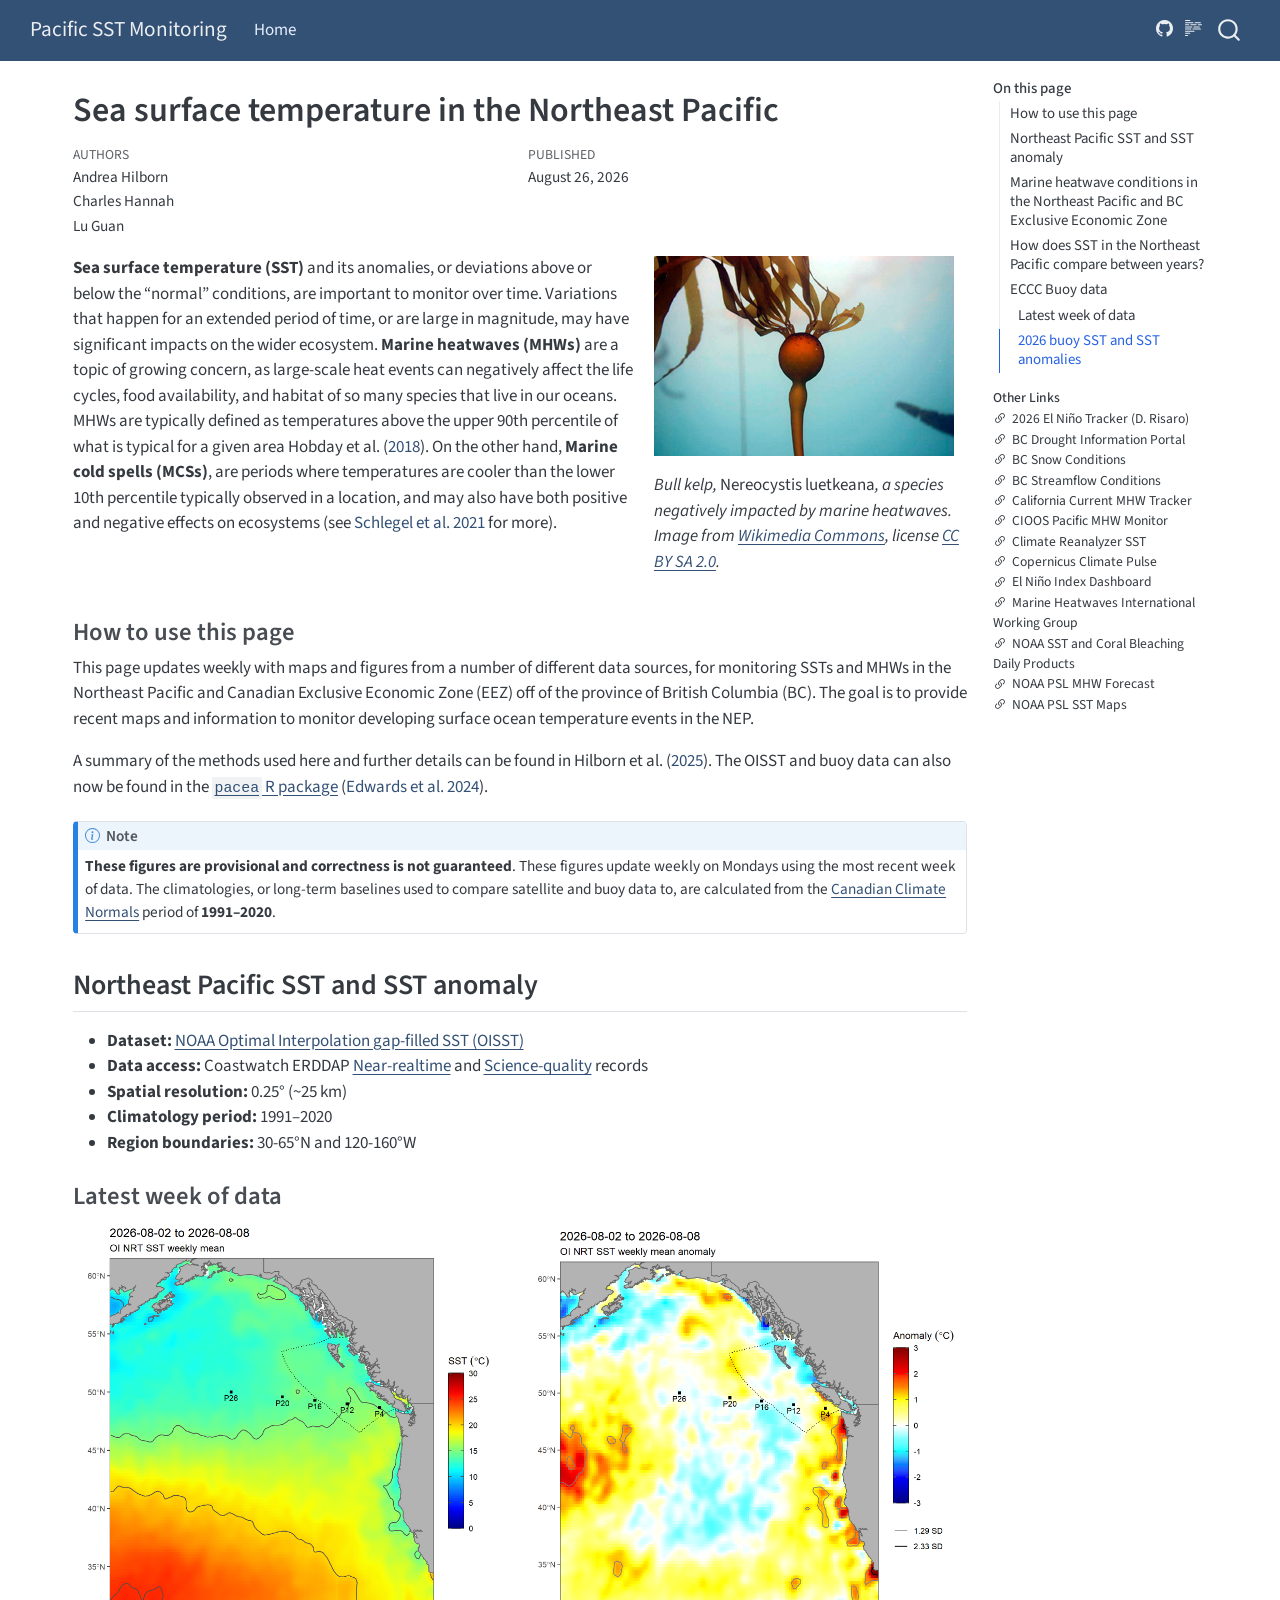
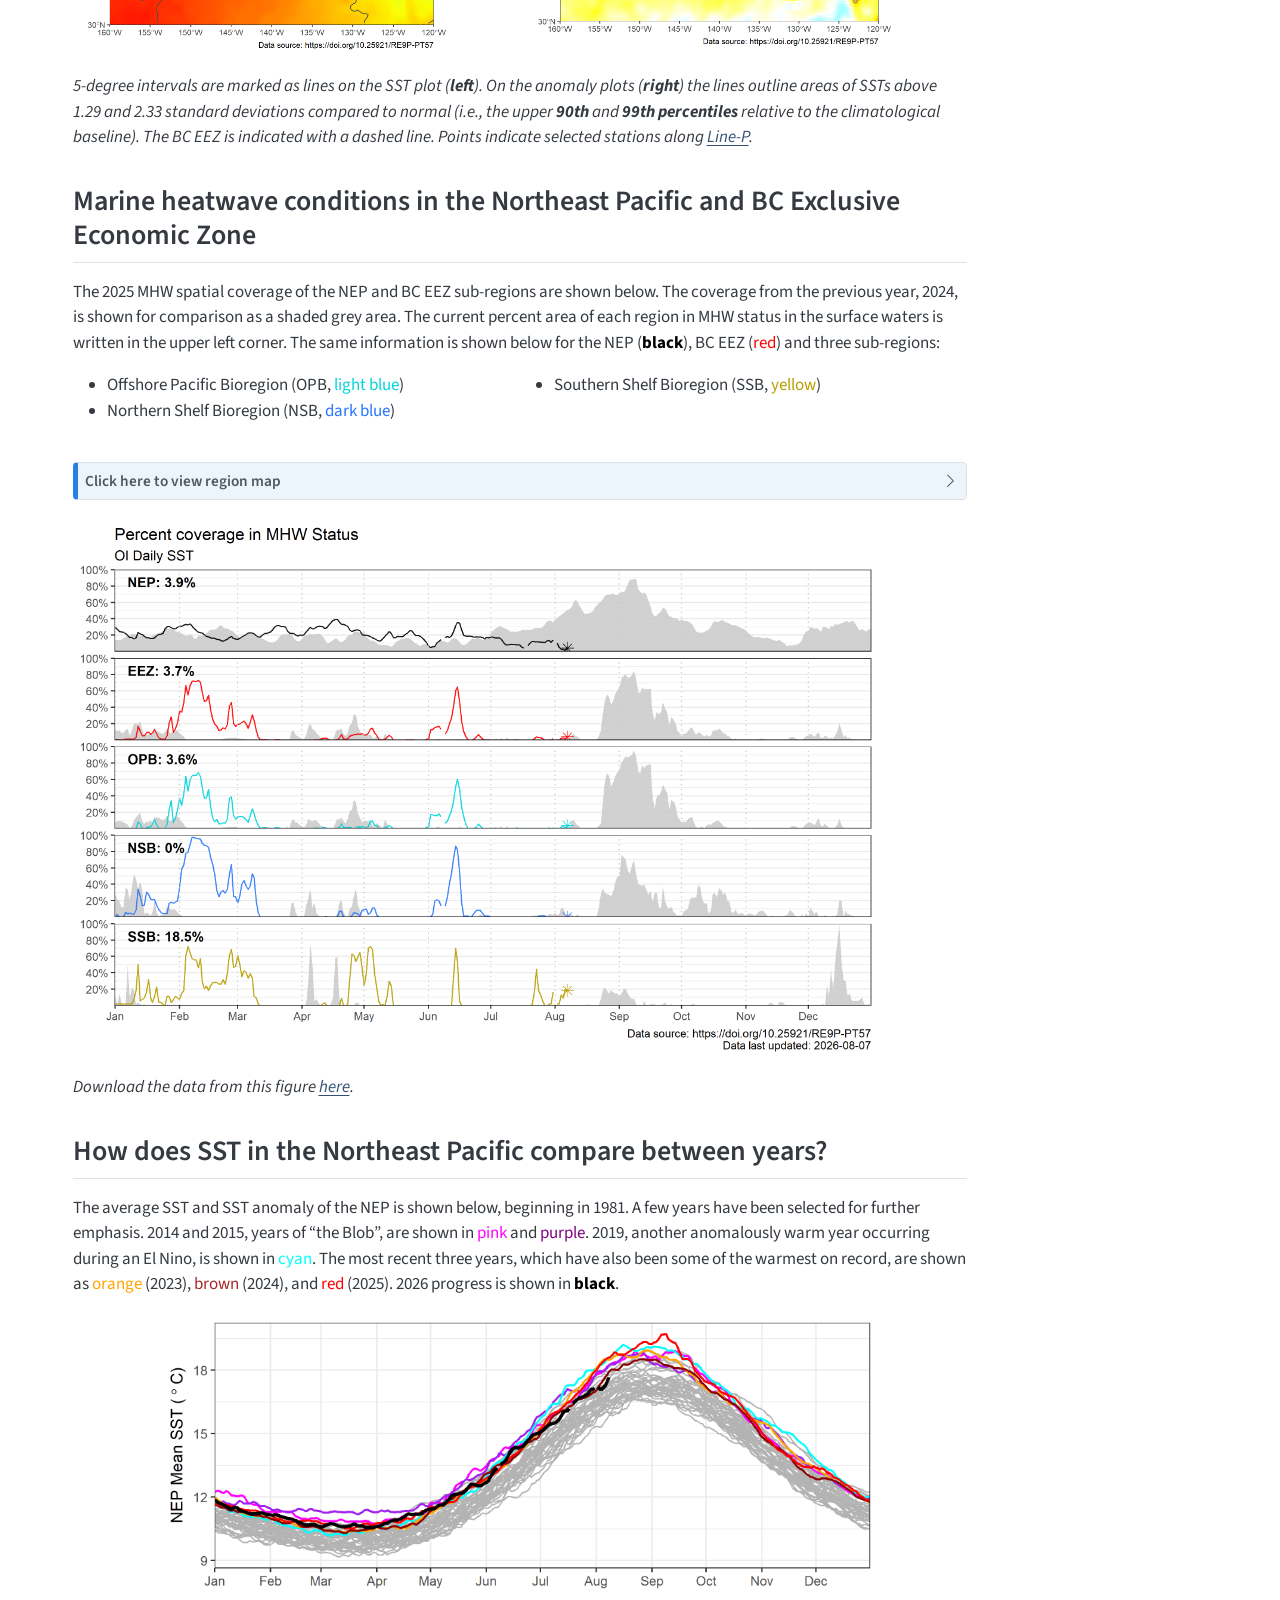
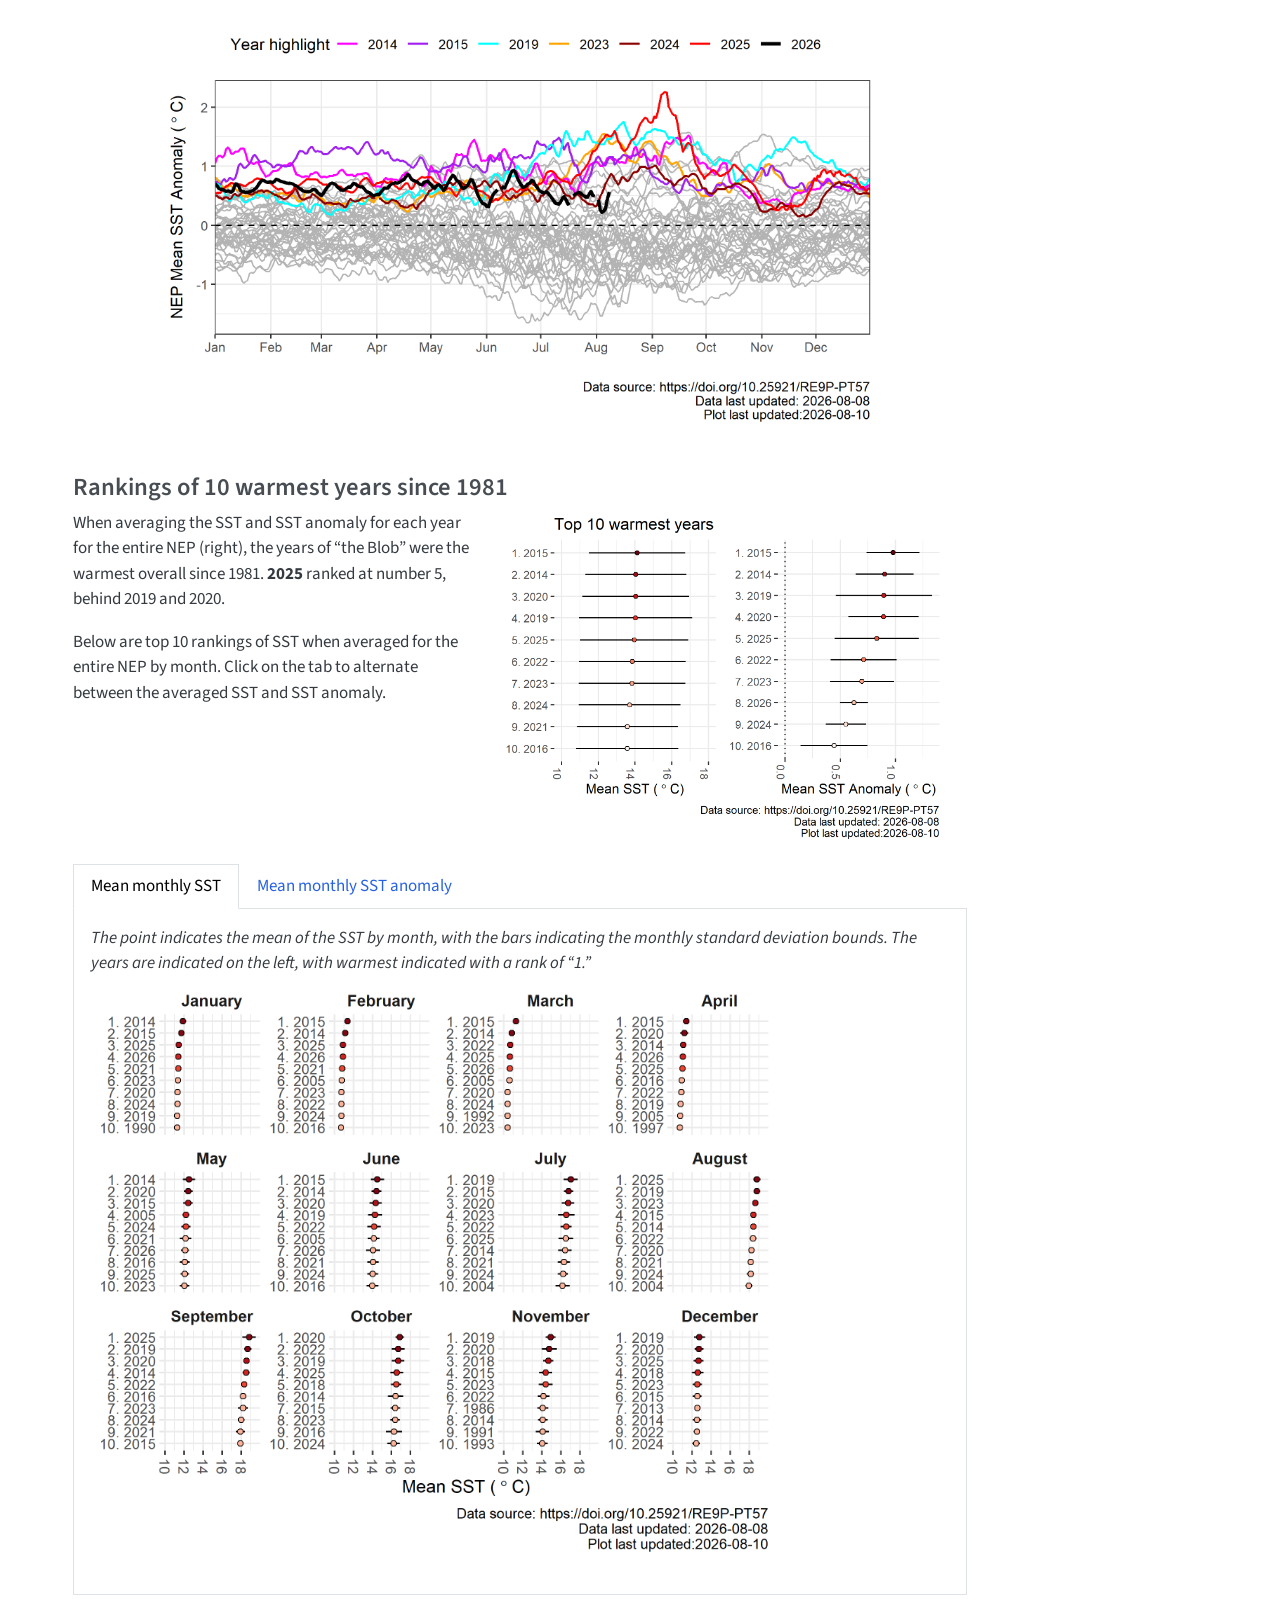
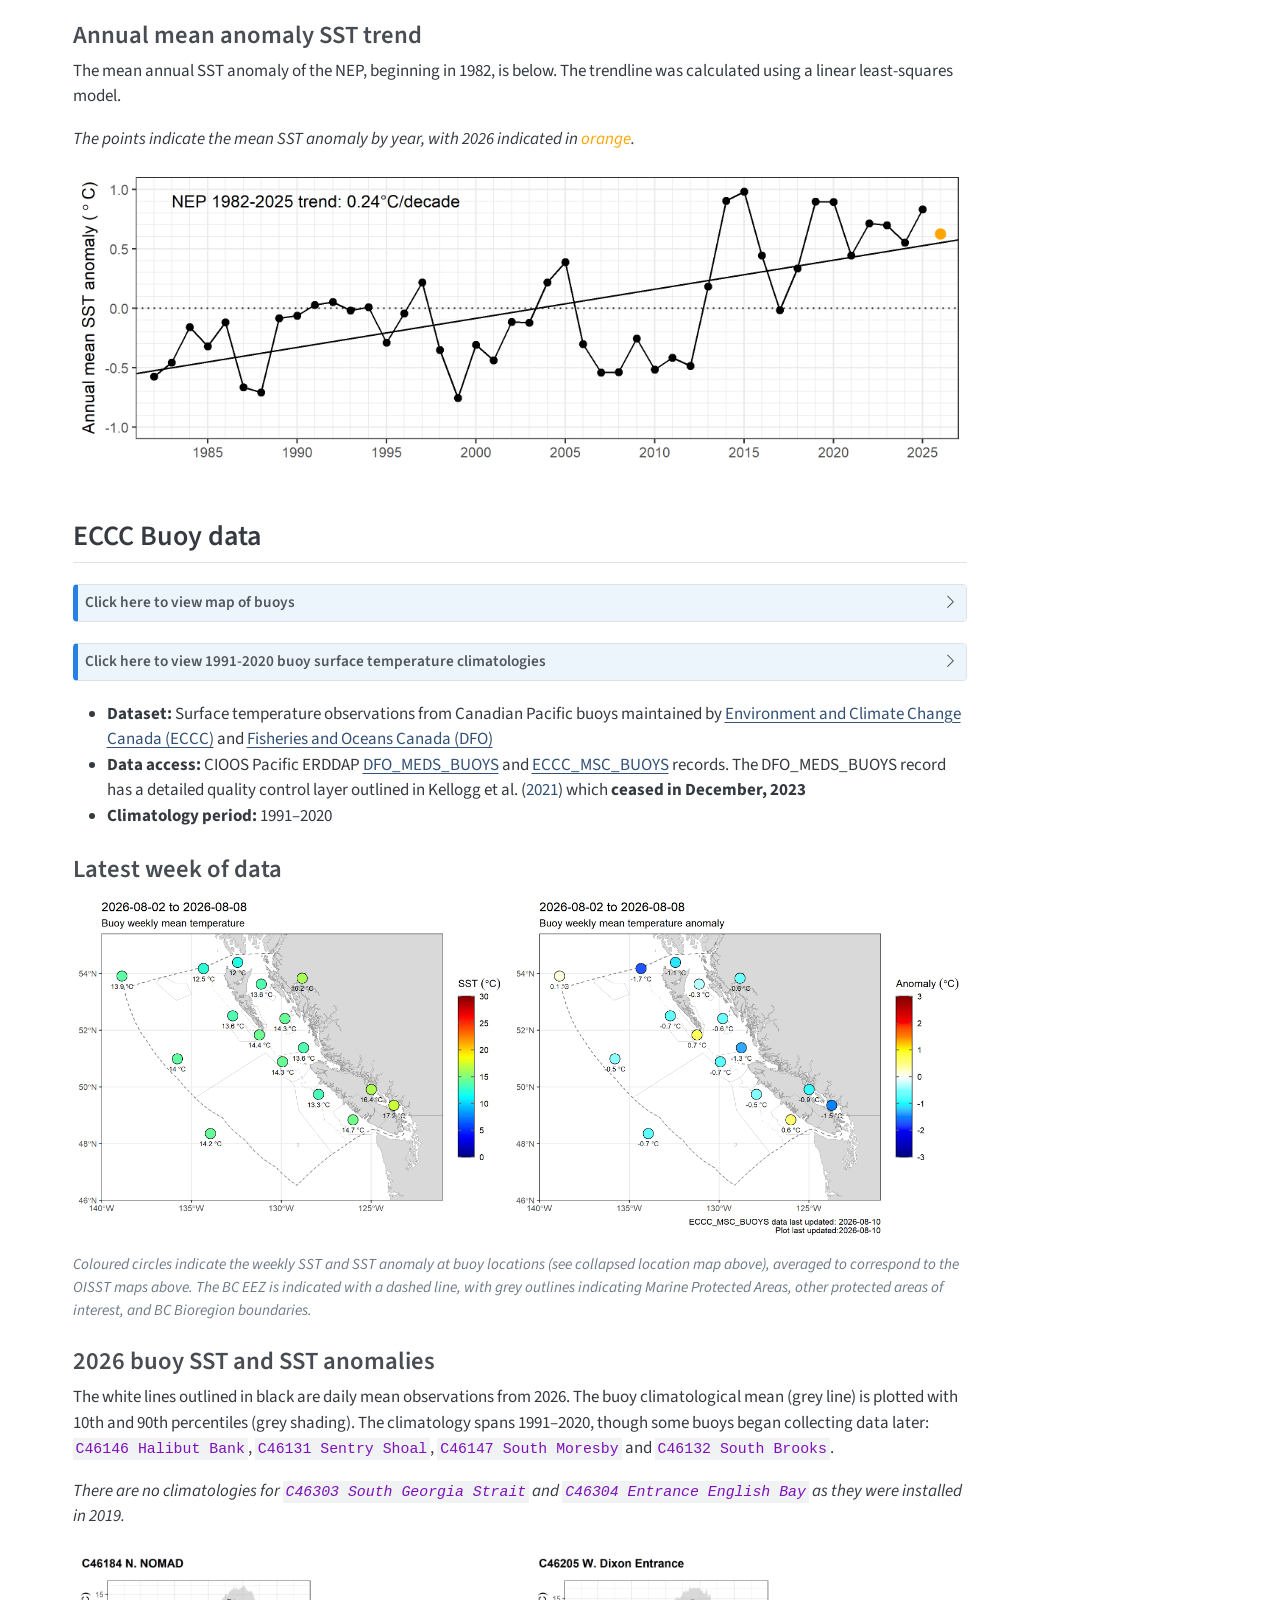
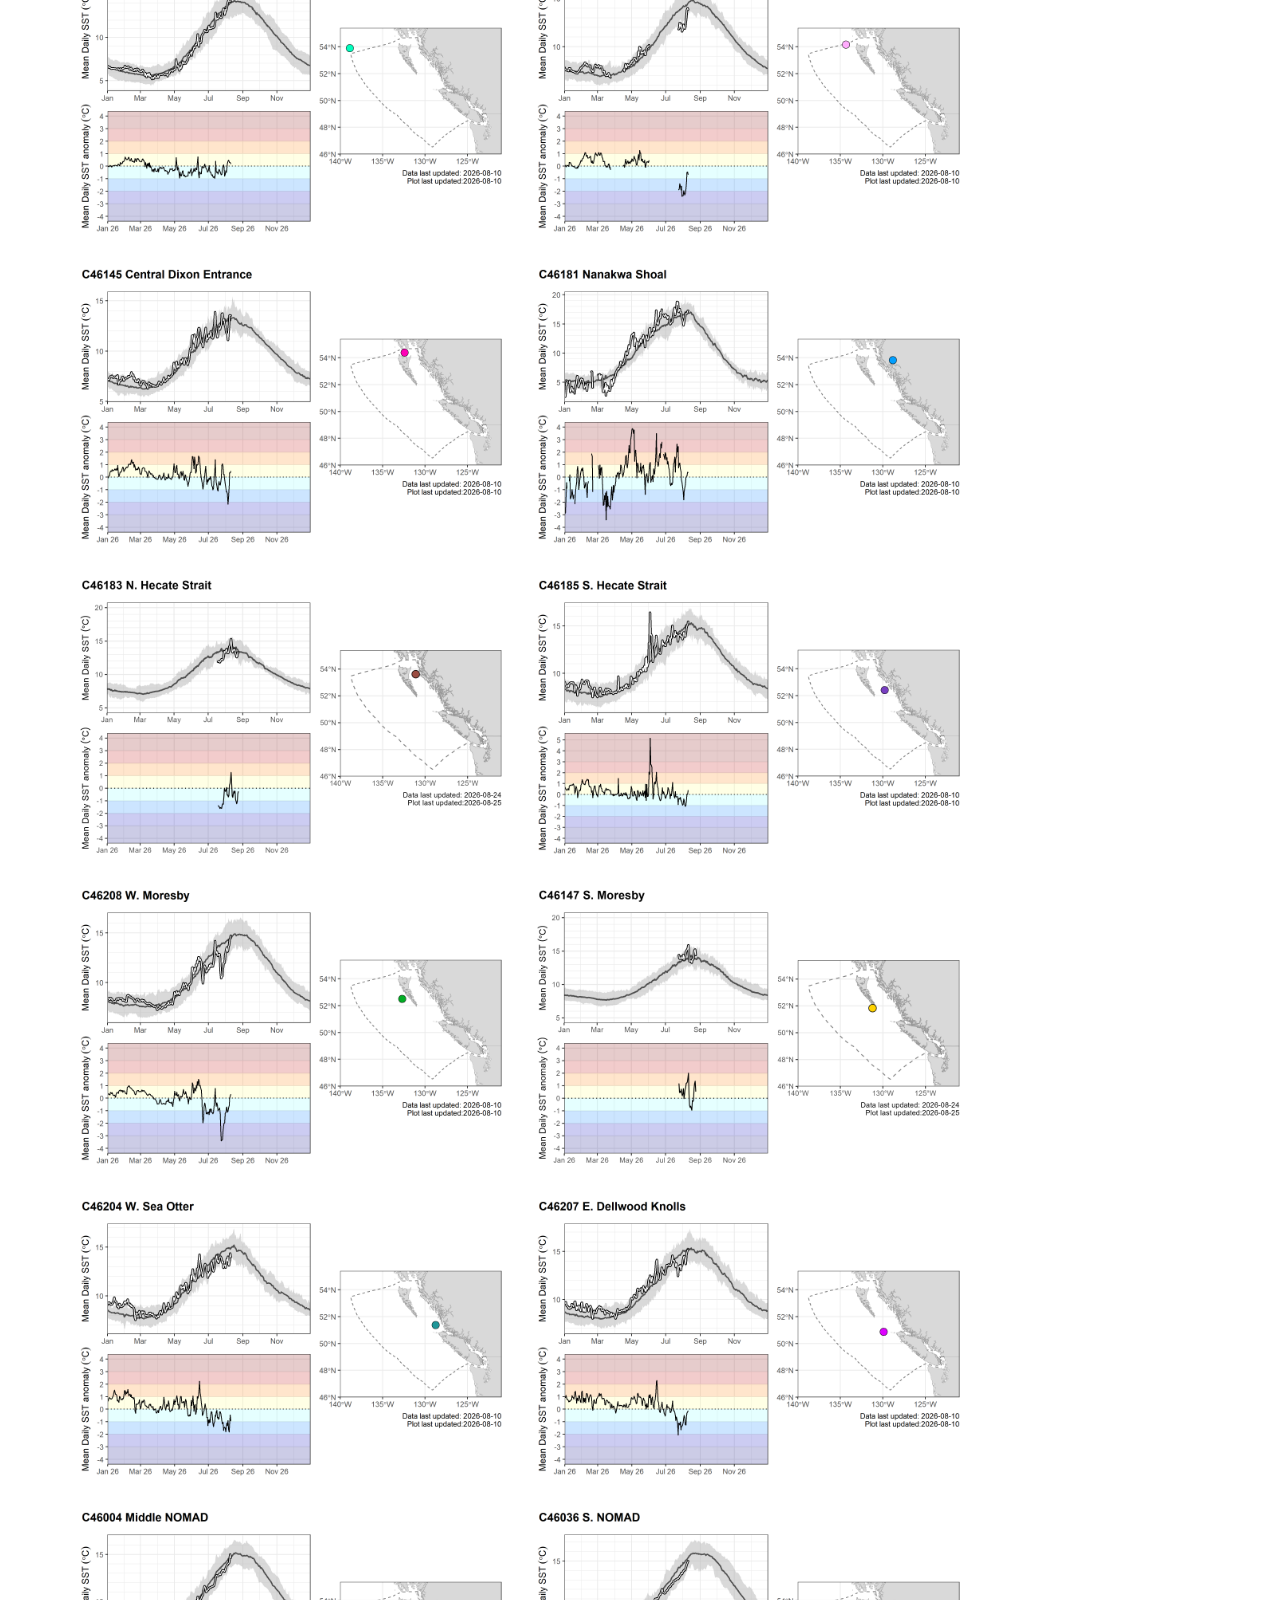
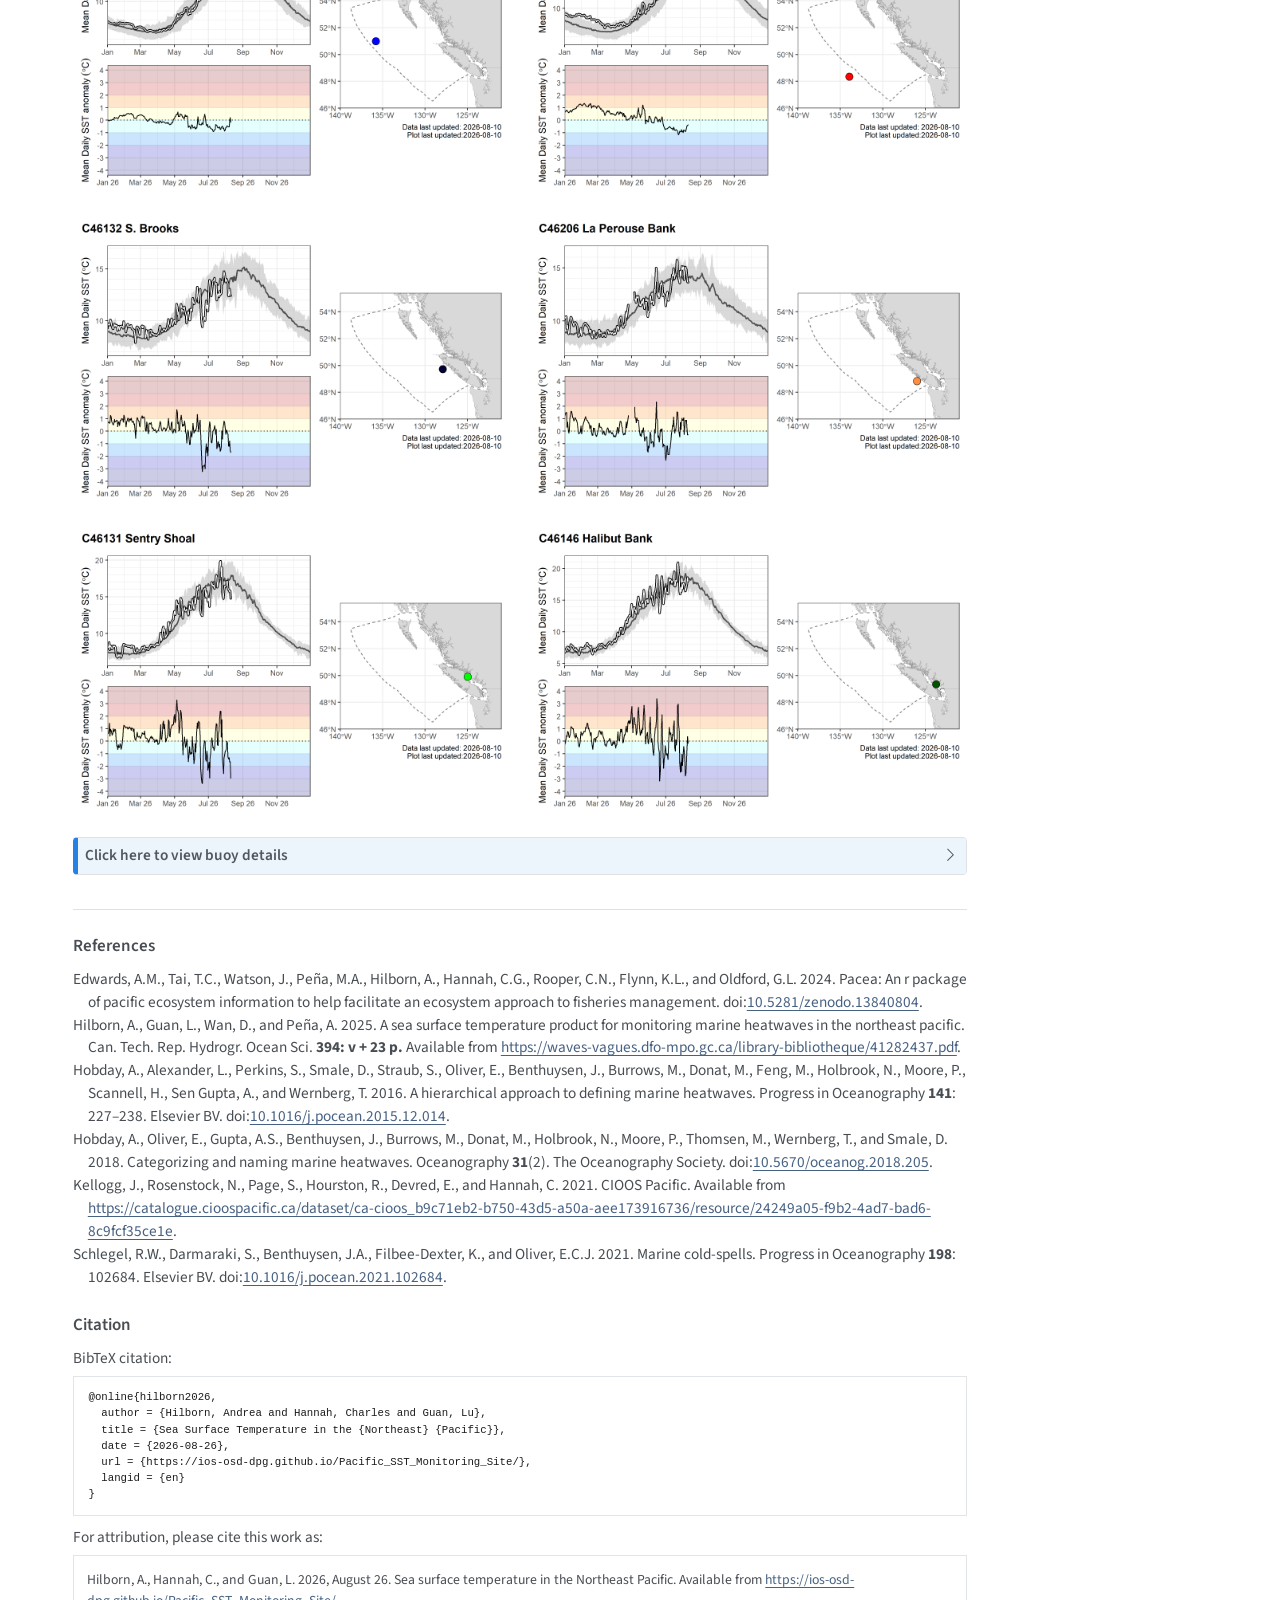
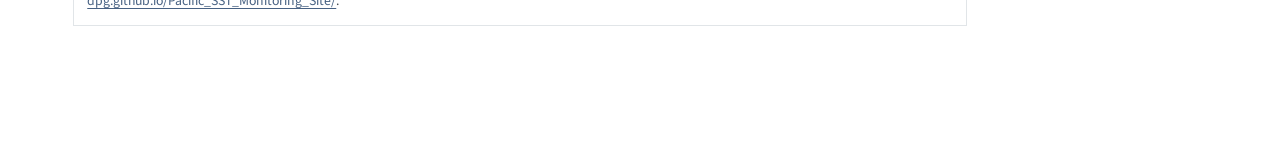
==== commit c48c855d: "trying to update figures" ====
--- a/docs/index.html
+++ b/docs/index.html
@@ -2,17 +2,20 @@
 <html xmlns="http://www.w3.org/1999/xhtml" lang="en" xml:lang="en"><head>
 
 <meta charset="utf-8">
-<meta name="generator" content="quarto-1.7.22">
+<meta name="generator" content="quarto-1.9.37">
 
 <meta name="viewport" content="width=device-width, initial-scale=1.0, user-scalable=yes">
 
 <meta name="author" content="Andrea Hilborn">
 <meta name="author" content="Charles Hannah">
 <meta name="author" content="Lu Guan">
-<meta name="dcterms.date" content="2026-08-13">
+<meta name="dcterms.date" content="2026-08-26">
 
 <title>Sea surface temperature in the Northeast Pacific – Pacific SST Monitoring</title>
 <style>
+/* Default styles provided by pandoc.
+** See https://pandoc.org/MANUAL.html#variables-for-html for config info.
+*/
 code{white-space: pre-wrap;}
 span.smallcaps{font-variant: small-caps;}
 div.columns{display: flex; gap: min(4vw, 1.5em);}
@@ -61,10 +64,10 @@
 <script src="site_libs/quarto-html/tippy.umd.min.js"></script>
 <script src="site_libs/quarto-html/anchor.min.js"></script>
 <link href="site_libs/quarto-html/tippy.css" rel="stylesheet">
-<link href="site_libs/quarto-html/quarto-syntax-highlighting-7b4406b7675125bc2ba204020e191172.css" rel="stylesheet" id="quarto-text-highlighting-styles">
+<link href="site_libs/quarto-html/quarto-syntax-highlighting-7f8f88aac4f3542376d5c11b86a4c14d.css" rel="stylesheet" id="quarto-text-highlighting-styles">
 <script src="site_libs/bootstrap/bootstrap.min.js"></script>
 <link href="site_libs/bootstrap/bootstrap-icons.css" rel="stylesheet">
-<link href="site_libs/bootstrap/bootstrap-ff1656376f52eb9f3808b91c8a238896.min.css" rel="stylesheet" append-hash="true" id="quarto-bootstrap" data-mode="light">
+<link href="site_libs/bootstrap/bootstrap-6aceeee8ec4a1783ce4bea7d95453004.min.css" rel="stylesheet" append-hash="true" id="quarto-bootstrap" data-mode="light">
 <script id="quarto-search-options" type="application/json">{
   "location": "navbar",
   "copy-button": false,
@@ -149,7 +152,7 @@
   <li><a href="#how-does-sst-in-the-northeast-pacific-compare-between-years" id="toc-how-does-sst-in-the-northeast-pacific-compare-between-years" class="nav-link" data-scroll-target="#how-does-sst-in-the-northeast-pacific-compare-between-years">How does SST in the Northeast Pacific compare between years?</a>
   <ul class="collapse">
   <li><a href="#rankings-of-10-warmest-years-since-1981" id="toc-rankings-of-10-warmest-years-since-1981" class="nav-link" data-scroll-target="#rankings-of-10-warmest-years-since-1981">Rankings of 10 warmest years since 1981</a></li>
-  <li><a href="#annual-mean-and-anomaly-sst-trend" id="toc-annual-mean-and-anomaly-sst-trend" class="nav-link" data-scroll-target="#annual-mean-and-anomaly-sst-trend">Annual mean and anomaly SST trend</a></li>
+  <li><a href="#annual-mean-anomaly-sst-trend" id="toc-annual-mean-anomaly-sst-trend" class="nav-link" data-scroll-target="#annual-mean-anomaly-sst-trend">Annual mean anomaly SST trend</a></li>
   </ul></li>
   <li><a href="#eccc-buoy-data" id="toc-eccc-buoy-data" class="nav-link" data-scroll-target="#eccc-buoy-data">ECCC Buoy data</a>
   <ul class="collapse">
@@ -183,7 +186,7 @@
     <div>
     <div class="quarto-title-meta-heading">Published</div>
     <div class="quarto-title-meta-contents">
-      <p class="date">August 13, 2026</p>
+      <p class="date">August 26, 2026</p>
     </div>
   </div>
   
@@ -267,12 +270,12 @@
 </div>
 </div>
 <div class="callout callout-style-default callout-note no-icon callout-titled">
-<div class="callout-header d-flex align-content-center" data-bs-toggle="collapse" data-bs-target=".callout-2-contents" aria-controls="callout-2" aria-expanded="false" aria-label="Toggle callout">
+<div class="callout-header d-flex align-content-center collapsed" data-bs-toggle="collapse" data-bs-target=".callout-2-contents" aria-controls="callout-2" aria-expanded="false" aria-label="Toggle callout">
 <div class="callout-icon-container">
 <i class="callout-icon no-icon"></i>
 </div>
 <div class="callout-title-container flex-fill">
-Click here to view region map
+<span class="screen-reader-only">Note</span>Click here to view region map
 </div>
 <div class="callout-btn-toggle d-inline-block border-0 py-1 ps-1 pe-0 float-end"><i class="callout-toggle"></i></div>
 </div>
@@ -310,7 +313,7 @@
 <p><img src="figures/Ranked_SST_years.png" class="img-fluid"></p>
 </div>
 <div class="tabset-margin-container"></div><div class="panel-tabset">
-<ul class="nav nav-tabs" role="tablist"><li class="nav-item" role="presentation"><a class="nav-link active" id="tabset-1-1-tab" data-bs-toggle="tab" data-bs-target="#tabset-1-1" role="tab" aria-controls="tabset-1-1" aria-selected="true">Mean monthly SST</a></li><li class="nav-item" role="presentation"><a class="nav-link" id="tabset-1-2-tab" data-bs-toggle="tab" data-bs-target="#tabset-1-2" role="tab" aria-controls="tabset-1-2" aria-selected="false">Mean monthly SST anomaly</a></li></ul>
+<ul class="nav nav-tabs" role="tablist"><li class="nav-item" role="presentation"><a class="nav-link active" id="tabset-1-1-tab" data-bs-toggle="tab" data-bs-target="#tabset-1-1" role="tab" aria-controls="tabset-1-1" aria-selected="true" href="">Mean monthly SST</a></li><li class="nav-item" role="presentation"><a class="nav-link" id="tabset-1-2-tab" data-bs-toggle="tab" data-bs-target="#tabset-1-2" role="tab" aria-controls="tabset-1-2" aria-selected="false" href="">Mean monthly SST anomaly</a></li></ul>
 <div class="tab-content">
 <div id="tabset-1-1" class="tab-pane active" role="tabpanel" aria-labelledby="tabset-1-1-tab">
 <p><em>The point indicates the mean of the SST by month, with the bars indicating the monthly standard deviation bounds. The years are indicated on the left, with warmest indicated with a rank of “1.”</em> <img src="./figures/Ranked_SST_months.png" class="img-fluid quarto-figure quarto-figure-center" style="width:80.0%"> <!-- <img src="./figures/Ranked_SST_months.png" width="600"/> --></p>
@@ -321,41 +324,26 @@
 </div>
 </div>
 </section>
-<section id="annual-mean-and-anomaly-sst-trend" class="level3">
-<h3 class="anchored" data-anchor-id="annual-mean-and-anomaly-sst-trend">Annual mean and anomaly SST trend</h3>
-<p>Below are plots of the SST and SST anomaly, averaged by year and beginning in 1982, for the NEP. The trendline was calculated using a linear least-squares model.</p>
-<div class="tabset-margin-container"></div><div class="panel-tabset">
-<ul class="nav nav-tabs" role="tablist"><li class="nav-item" role="presentation"><a class="nav-link active" id="tabset-2-1-tab" data-bs-toggle="tab" data-bs-target="#tabset-2-1" role="tab" aria-controls="tabset-2-1" aria-selected="true">Mean annual SST</a></li><li class="nav-item" role="presentation"><a class="nav-link" id="tabset-2-2-tab" data-bs-toggle="tab" data-bs-target="#tabset-2-2" role="tab" aria-controls="tabset-2-2" aria-selected="false">Mean annual SST anomaly</a></li></ul>
-<div class="tab-content">
-<div id="tabset-2-1" class="tab-pane active" role="tabpanel" aria-labelledby="tabset-2-1-tab">
-<p><em>The points indicate the mean SST by year, with 2026 indicated in <span style="color:orange;">orange</span>.</em></p>
-<div class="quarto-figure quarto-figure-center">
-<figure class="figure">
-<p><img src="./figures/NEP_annual_mean_trend.png" class="img-fluid quarto-figure quarto-figure-center figure-img"></p>
-</figure>
-</div>
-</div>
-<div id="tabset-2-2" class="tab-pane" role="tabpanel" aria-labelledby="tabset-2-2-tab">
+<section id="annual-mean-anomaly-sst-trend" class="level3">
+<h3 class="anchored" data-anchor-id="annual-mean-anomaly-sst-trend">Annual mean anomaly SST trend</h3>
+<p>The mean annual SST anomaly of the NEP, beginning in 1982, is below. The trendline was calculated using a linear least-squares model.</p>
 <p><em>The points indicate the mean SST anomaly by year, with 2026 indicated in <span style="color:orange;">orange</span>.</em></p>
 <div class="quarto-figure quarto-figure-center">
 <figure class="figure">
 <p><img src="./figures/NEP_annual_mean_anomaly_trend.png" class="img-fluid quarto-figure quarto-figure-center figure-img"></p>
 </figure>
 </div>
-</div>
-</div>
-</div>
 </section>
 </section>
 <section id="eccc-buoy-data" class="level2">
 <h2 class="anchored" data-anchor-id="eccc-buoy-data">ECCC Buoy data</h2>
 <div class="callout callout-style-default callout-note no-icon callout-titled">
-<div class="callout-header d-flex align-content-center" data-bs-toggle="collapse" data-bs-target=".callout-3-contents" aria-controls="callout-3" aria-expanded="false" aria-label="Toggle callout">
+<div class="callout-header d-flex align-content-center collapsed" data-bs-toggle="collapse" data-bs-target=".callout-3-contents" aria-controls="callout-3" aria-expanded="false" aria-label="Toggle callout">
 <div class="callout-icon-container">
 <i class="callout-icon no-icon"></i>
 </div>
 <div class="callout-title-container flex-fill">
-Click here to view map of buoys
+<span class="screen-reader-only">Note</span>Click here to view map of buoys
 </div>
 <div class="callout-btn-toggle d-inline-block border-0 py-1 ps-1 pe-0 float-end"><i class="callout-toggle"></i></div>
 </div>
@@ -370,12 +358,12 @@
 </div>
 </div>
 <div class="callout callout-style-default callout-note no-icon callout-titled">
-<div class="callout-header d-flex align-content-center" data-bs-toggle="collapse" data-bs-target=".callout-4-contents" aria-controls="callout-4" aria-expanded="false" aria-label="Toggle callout">
+<div class="callout-header d-flex align-content-center collapsed" data-bs-toggle="collapse" data-bs-target=".callout-4-contents" aria-controls="callout-4" aria-expanded="false" aria-label="Toggle callout">
 <div class="callout-icon-container">
 <i class="callout-icon no-icon"></i>
 </div>
 <div class="callout-title-container flex-fill">
-Click here to view 1991-2020 buoy surface temperature climatologies
+<span class="screen-reader-only">Note</span>Click here to view 1991-2020 buoy surface temperature climatologies
 </div>
 <div class="callout-btn-toggle d-inline-block border-0 py-1 ps-1 pe-0 float-end"><i class="callout-toggle"></i></div>
 </div>
@@ -406,7 +394,7 @@
 <section id="buoy-sst-and-sst-anomalies" class="level3">
 <h3 class="anchored" data-anchor-id="buoy-sst-and-sst-anomalies">2026 buoy SST and SST anomalies</h3>
 <p>The white lines outlined in black are daily mean observations from 2026. The buoy climatological mean (grey line) is plotted with 10th and 90th percentiles (grey shading). The climatology spans 1991–2020, though some buoys began collecting data later: <code>C46146 Halibut Bank</code>, <code>C46131 Sentry Shoal</code>, <code>C46147 South Moresby</code> and <code>C46132 South Brooks</code>.</p>
-<p>There are no climatologies for <code>C46303 South Georgia Strait</code> and <code>C46304 Entrance English Bay</code> as they were installed in 2019. <strong>C46147 South Moresby and C46183 North Hecate Strait are currently offline.</strong></p>
+<p><em>There are no climatologies for <code>C46303 South Georgia Strait</code> and <code>C46304 Entrance English Bay</code> as they were installed in 2019.</em></p>
 <div class="quarto-layout-panel" data-layout-ncol="2">
 <div class="quarto-layout-row">
 <div class="quarto-layout-cell" style="flex-basis: 50.0%;justify-content: center;">
@@ -433,10 +421,10 @@
 <div class="quarto-layout-panel" data-layout-ncol="2">
 <div class="quarto-layout-row">
 <div class="quarto-layout-cell" style="flex-basis: 50.0%;justify-content: center;">
+<p><img src="./figures/Daily_mean_SSTP_2026_C46183.png" class="img-fluid"></p>
+</div>
+<div class="quarto-layout-cell" style="flex-basis: 50.0%;justify-content: center;">
 <p><img src="./figures/Daily_mean_SSTP_2026_C46185.png" class="img-fluid"></p>
-</div>
-<div class="quarto-layout-cell" style="flex-basis: 50.0%;justify-content: center;">
-<p><img src="./figures/Daily_mean_SSTP_2026_C46204.png" class="img-fluid"></p>
 </div>
 </div>
 </div>
@@ -446,33 +434,43 @@
 <p><img src="./figures/Daily_mean_SSTP_2026_C46208.png" class="img-fluid"></p>
 </div>
 <div class="quarto-layout-cell" style="flex-basis: 50.0%;justify-content: center;">
-<p><img src="./figures/Daily_mean_SSTP_2026_C46207.png" class="img-fluid"></p>
+<p><img src="./figures/Daily_mean_SSTP_2026_C46147.png" class="img-fluid"></p>
 </div>
 </div>
 </div>
 <div class="quarto-layout-panel" data-layout-ncol="2">
 <div class="quarto-layout-row">
 <div class="quarto-layout-cell" style="flex-basis: 50.0%;justify-content: center;">
-<p><img src="./figures/Daily_mean_SSTP_2026_C46004.png" class="img-fluid"></p>
-</div>
-<div class="quarto-layout-cell" style="flex-basis: 50.0%;justify-content: center;">
-<p><img src="./figures/Daily_mean_SSTP_2026_C46036.png" class="img-fluid"></p>
+<p><img src="./figures/Daily_mean_SSTP_2026_C46204.png" class="img-fluid"></p>
+</div>
+<div class="quarto-layout-cell" style="flex-basis: 50.0%;justify-content: center;">
+<p><img src="./figures/Daily_mean_SSTP_2026_C46207.png" class="img-fluid"></p>
 </div>
 </div>
 </div>
 <div class="quarto-layout-panel" data-layout-ncol="2">
 <div class="quarto-layout-row">
 <div class="quarto-layout-cell" style="flex-basis: 50.0%;justify-content: center;">
-<p><img src="./figures/Daily_mean_SSTP_2026_C46132.png" class="img-fluid"></p>
-</div>
-<div class="quarto-layout-cell" style="flex-basis: 50.0%;justify-content: center;">
-<p><img src="./figures/Daily_mean_SSTP_2026_C46206.png" class="img-fluid"></p>
+<p><img src="./figures/Daily_mean_SSTP_2026_C46004.png" class="img-fluid"></p>
+</div>
+<div class="quarto-layout-cell" style="flex-basis: 50.0%;justify-content: center;">
+<p><img src="./figures/Daily_mean_SSTP_2026_C46036.png" class="img-fluid"></p>
 </div>
 </div>
 </div>
 <div class="quarto-layout-panel" data-layout-ncol="2">
 <div class="quarto-layout-row">
 <div class="quarto-layout-cell" style="flex-basis: 50.0%;justify-content: center;">
+<p><img src="./figures/Daily_mean_SSTP_2026_C46132.png" class="img-fluid"></p>
+</div>
+<div class="quarto-layout-cell" style="flex-basis: 50.0%;justify-content: center;">
+<p><img src="./figures/Daily_mean_SSTP_2026_C46206.png" class="img-fluid"></p>
+</div>
+</div>
+</div>
+<div class="quarto-layout-panel" data-layout-ncol="2">
+<div class="quarto-layout-row">
+<div class="quarto-layout-cell" style="flex-basis: 50.0%;justify-content: center;">
 <p><img src="./figures/Daily_mean_SSTP_2026_C46131.png" class="img-fluid"></p>
 </div>
 <div class="quarto-layout-cell" style="flex-basis: 50.0%;justify-content: center;">
@@ -481,12 +479,12 @@
 </div>
 </div>
 <div class="callout callout-style-default callout-note no-icon callout-titled">
-<div class="callout-header d-flex align-content-center" data-bs-toggle="collapse" data-bs-target=".callout-5-contents" aria-controls="callout-5" aria-expanded="false" aria-label="Toggle callout">
+<div class="callout-header d-flex align-content-center collapsed" data-bs-toggle="collapse" data-bs-target=".callout-5-contents" aria-controls="callout-5" aria-expanded="false" aria-label="Toggle callout">
 <div class="callout-icon-container">
 <i class="callout-icon no-icon"></i>
 </div>
 <div class="callout-title-container flex-fill">
-Click here to view buoy details
+<span class="screen-reader-only">Note</span>Click here to view buoy details
 </div>
 <div class="callout-btn-toggle d-inline-block border-0 py-1 ps-1 pe-0 float-end"><i class="callout-toggle"></i></div>
 </div>
@@ -673,12 +671,12 @@
 </div></section><section class="quarto-appendix-contents" id="quarto-citation"><h2 class="anchored quarto-appendix-heading">Citation</h2><div><div class="quarto-appendix-secondary-label">BibTeX citation:</div><pre class="sourceCode code-with-copy quarto-appendix-bibtex"><code class="sourceCode bibtex">@online{hilborn2026,
   author = {Hilborn, Andrea and Hannah, Charles and Guan, Lu},
   title = {Sea Surface Temperature in the {Northeast} {Pacific}},
-  date = {2026-08-13},
+  date = {2026-08-26},
   url = {https://ios-osd-dpg.github.io/Pacific_SST_Monitoring_Site/},
   langid = {en}
 }
 </code><button title="Copy to Clipboard" class="code-copy-button"><i class="bi"></i></button></pre><div class="quarto-appendix-secondary-label">For attribution, please cite this work as:</div><div id="ref-hilborn2026" class="csl-entry quarto-appendix-citeas" role="listitem">
-Hilborn, A., Hannah, C., and Guan, L. 2026, August 13. Sea surface
+Hilborn, A., Hannah, C., and Guan, L. 2026, August 26. Sea surface
 temperature in the Northeast Pacific. Available from <a href="https://ios-osd-dpg.github.io/Pacific_SST_Monitoring_Site/">https://ios-osd-dpg.github.io/Pacific_SST_Monitoring_Site/</a>.
 </div></div></section></div></main> <!-- /main -->
 <script id="quarto-html-after-body" type="application/javascript">
@@ -732,13 +730,14 @@
       e.clearSelection();
     }
     const getTextToCopy = function(trigger) {
-        const codeEl = trigger.previousElementSibling.cloneNode(true);
-        for (const childEl of codeEl.children) {
-          if (isCodeAnnotation(childEl)) {
-            childEl.remove();
-          }
-        }
-        return codeEl.innerText;
+      const outerScaffold = trigger.parentElement.cloneNode(true);
+      const codeEl = outerScaffold.querySelector('code');
+      for (const childEl of codeEl.children) {
+        if (isCodeAnnotation(childEl)) {
+          childEl.remove();
+        }
+      }
+      return codeEl.innerText;
     }
     const clipboard = new window.ClipboardJS('.code-copy-button:not([data-in-quarto-modal])', {
       text: getTextToCopy
@@ -753,7 +752,7 @@
     }
       var localhostRegex = new RegExp(/^(?:http|https):\/\/localhost\:?[0-9]*\//);
       var mailtoRegex = new RegExp(/^mailto:/);
-        var filterRegex = new RegExp("https:\/\/schckngs\.github\.io\/Pacific_SST_Monitoring_Site\/");
+        var filterRegex = new RegExp('/' + window.location.host + '/');
       var isInternal = (href) => {
           return filterRegex.test(href) || localhostRegex.test(href) || mailtoRegex.test(href);
       }
--- a/docs/site_libs/quarto-html/quarto-syntax-highlighting-7f8f88aac4f3542376d5c11b86a4c14d.css
+++ b/docs/site_libs/quarto-html/quarto-syntax-highlighting-7f8f88aac4f3542376d5c11b86a4c14d.css
@@ -0,0 +1,236 @@
+/* quarto syntax highlight colors */
+:root {
+  --quarto-hl-ot-color: #003B4F;
+  --quarto-hl-at-color: #657422;
+  --quarto-hl-ss-color: #20794D;
+  --quarto-hl-an-color: #5E5E5E;
+  --quarto-hl-fu-color: #4758AB;
+  --quarto-hl-st-color: #20794D;
+  --quarto-hl-cf-color: #003B4F;
+  --quarto-hl-op-color: #5E5E5E;
+  --quarto-hl-er-color: #AD0000;
+  --quarto-hl-bn-color: #AD0000;
+  --quarto-hl-al-color: #AD0000;
+  --quarto-hl-va-color: #111111;
+  --quarto-hl-bu-color: inherit;
+  --quarto-hl-ex-color: inherit;
+  --quarto-hl-pp-color: #AD0000;
+  --quarto-hl-in-color: #5E5E5E;
+  --quarto-hl-vs-color: #20794D;
+  --quarto-hl-wa-color: #5E5E5E;
+  --quarto-hl-do-color: #5E5E5E;
+  --quarto-hl-im-color: #00769E;
+  --quarto-hl-ch-color: #20794D;
+  --quarto-hl-dt-color: #AD0000;
+  --quarto-hl-fl-color: #AD0000;
+  --quarto-hl-co-color: #5E5E5E;
+  --quarto-hl-cv-color: #5E5E5E;
+  --quarto-hl-cn-color: #8f5902;
+  --quarto-hl-sc-color: #5E5E5E;
+  --quarto-hl-dv-color: #AD0000;
+  --quarto-hl-kw-color: #003B4F;
+}
+
+/* other quarto variables */
+:root {
+  --quarto-font-monospace: SFMono-Regular, Menlo, Monaco, Consolas, "Liberation Mono", "Courier New", monospace;
+}
+
+/* syntax highlight based on Pandoc's rules */
+pre > code.sourceCode > span {
+  color: #003B4F;
+}
+
+code.sourceCode > span {
+  color: #003B4F;
+}
+
+div.sourceCode,
+div.sourceCode pre.sourceCode {
+  color: #003B4F;
+}
+
+/* Normal */
+code span {
+  color: #003B4F;
+}
+
+/* Alert */
+code span.al {
+  color: #AD0000;
+  font-style: inherit;
+}
+
+/* Annotation */
+code span.an {
+  color: #5E5E5E;
+  font-style: inherit;
+}
+
+/* Attribute */
+code span.at {
+  color: #657422;
+  font-style: inherit;
+}
+
+/* BaseN */
+code span.bn {
+  color: #AD0000;
+  font-style: inherit;
+}
+
+/* BuiltIn */
+code span.bu {
+  font-style: inherit;
+}
+
+/* ControlFlow */
+code span.cf {
+  color: #003B4F;
+  font-weight: bold;
+  font-style: inherit;
+}
+
+/* Char */
+code span.ch {
+  color: #20794D;
+  font-style: inherit;
+}
+
+/* Constant */
+code span.cn {
+  color: #8f5902;
+  font-style: inherit;
+}
+
+/* Comment */
+code span.co {
+  color: #5E5E5E;
+  font-style: inherit;
+}
+
+/* CommentVar */
+code span.cv {
+  color: #5E5E5E;
+  font-style: italic;
+}
+
+/* Documentation */
+code span.do {
+  color: #5E5E5E;
+  font-style: italic;
+}
+
+/* DataType */
+code span.dt {
+  color: #AD0000;
+  font-style: inherit;
+}
+
+/* DecVal */
+code span.dv {
+  color: #AD0000;
+  font-style: inherit;
+}
+
+/* Error */
+code span.er {
+  color: #AD0000;
+  font-style: inherit;
+}
+
+/* Extension */
+code span.ex {
+  font-style: inherit;
+}
+
+/* Float */
+code span.fl {
+  color: #AD0000;
+  font-style: inherit;
+}
+
+/* Function */
+code span.fu {
+  color: #4758AB;
+  font-style: inherit;
+}
+
+/* Import */
+code span.im {
+  color: #00769E;
+  font-style: inherit;
+}
+
+/* Information */
+code span.in {
+  color: #5E5E5E;
+  font-style: inherit;
+}
+
+/* Keyword */
+code span.kw {
+  color: #003B4F;
+  font-weight: bold;
+  font-style: inherit;
+}
+
+/* Operator */
+code span.op {
+  color: #5E5E5E;
+  font-style: inherit;
+}
+
+/* Other */
+code span.ot {
+  color: #003B4F;
+  font-style: inherit;
+}
+
+/* Preprocessor */
+code span.pp {
+  color: #AD0000;
+  font-style: inherit;
+}
+
+/* SpecialChar */
+code span.sc {
+  color: #5E5E5E;
+  font-style: inherit;
+}
+
+/* SpecialString */
+code span.ss {
+  color: #20794D;
+  font-style: inherit;
+}
+
+/* String */
+code span.st {
+  color: #20794D;
+  font-style: inherit;
+}
+
+/* Variable */
+code span.va {
+  color: #111111;
+  font-style: inherit;
+}
+
+/* VerbatimString */
+code span.vs {
+  color: #20794D;
+  font-style: inherit;
+}
+
+/* Warning */
+code span.wa {
+  color: #5E5E5E;
+  font-style: italic;
+}
+
+.prevent-inlining {
+  content: "</";
+}
+
+/*# sourceMappingURL=789ad8cd35626ba772517505b42a116e.css.map */
